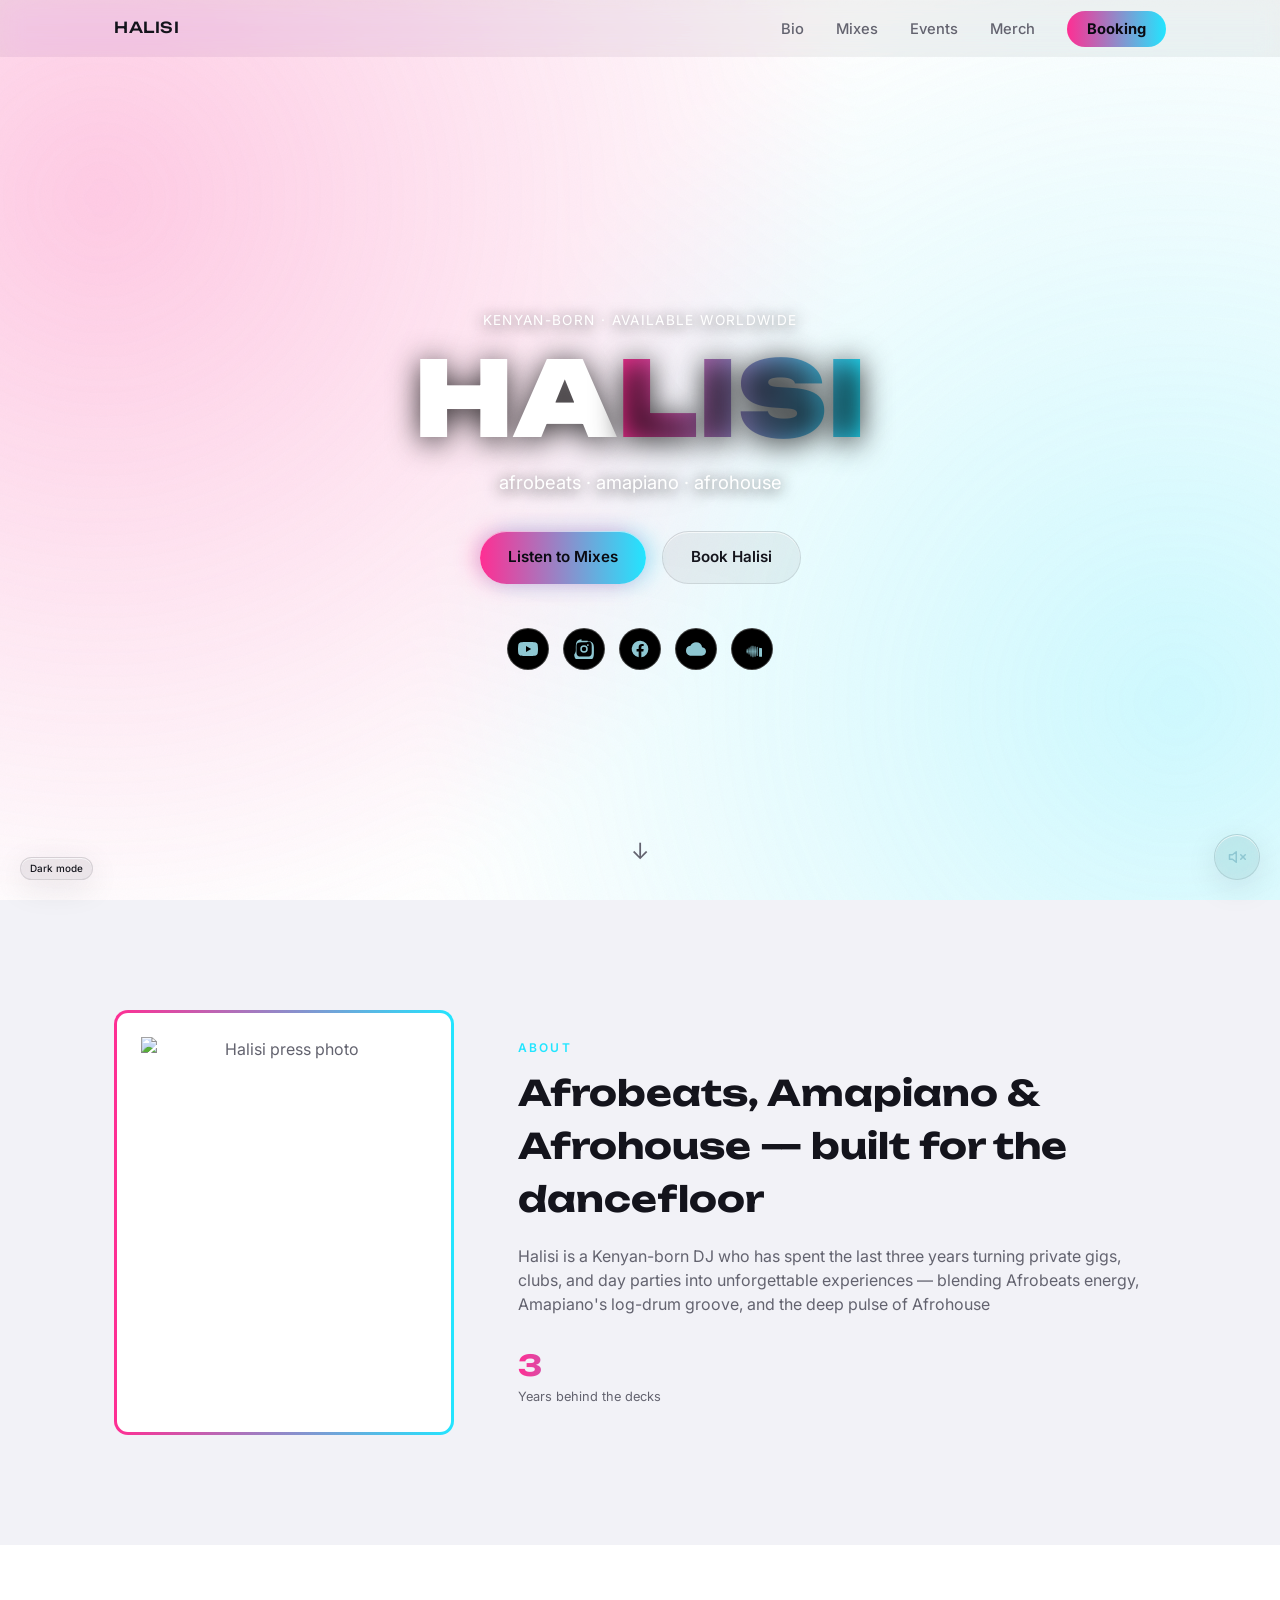
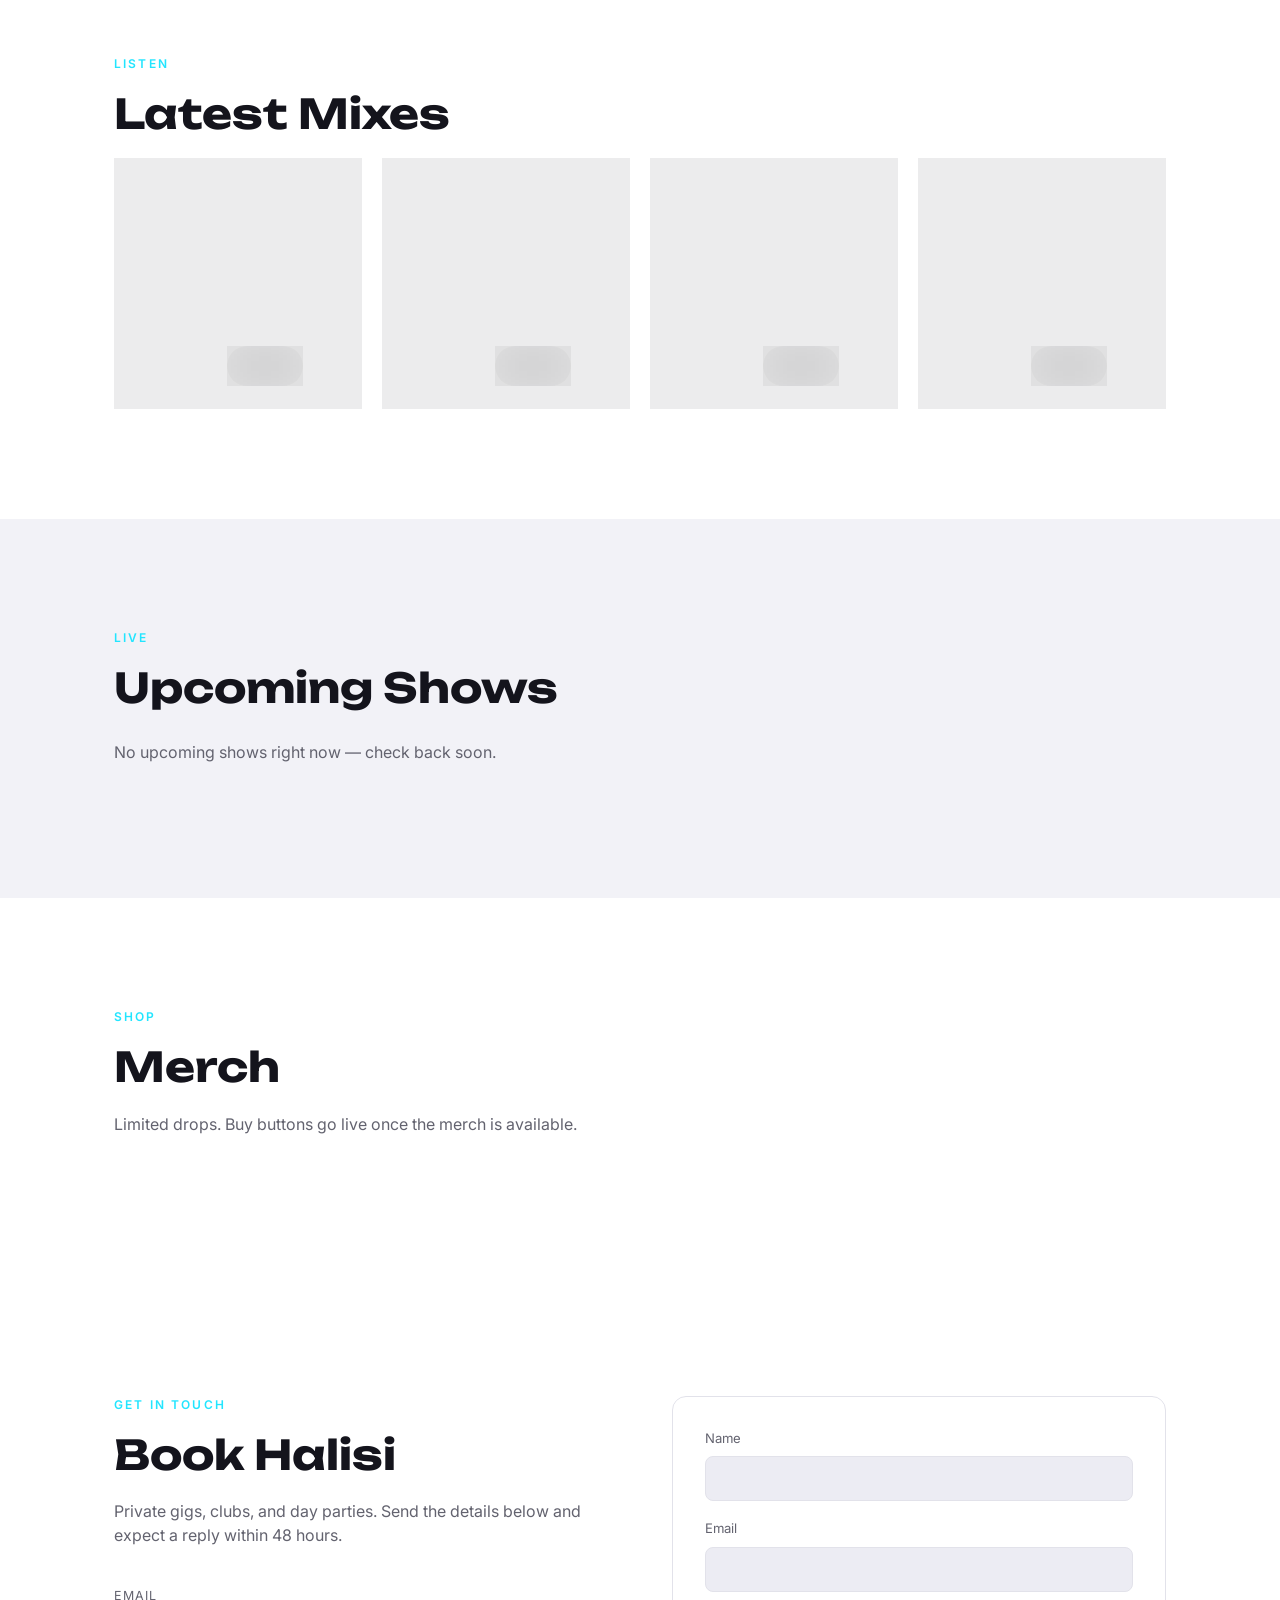
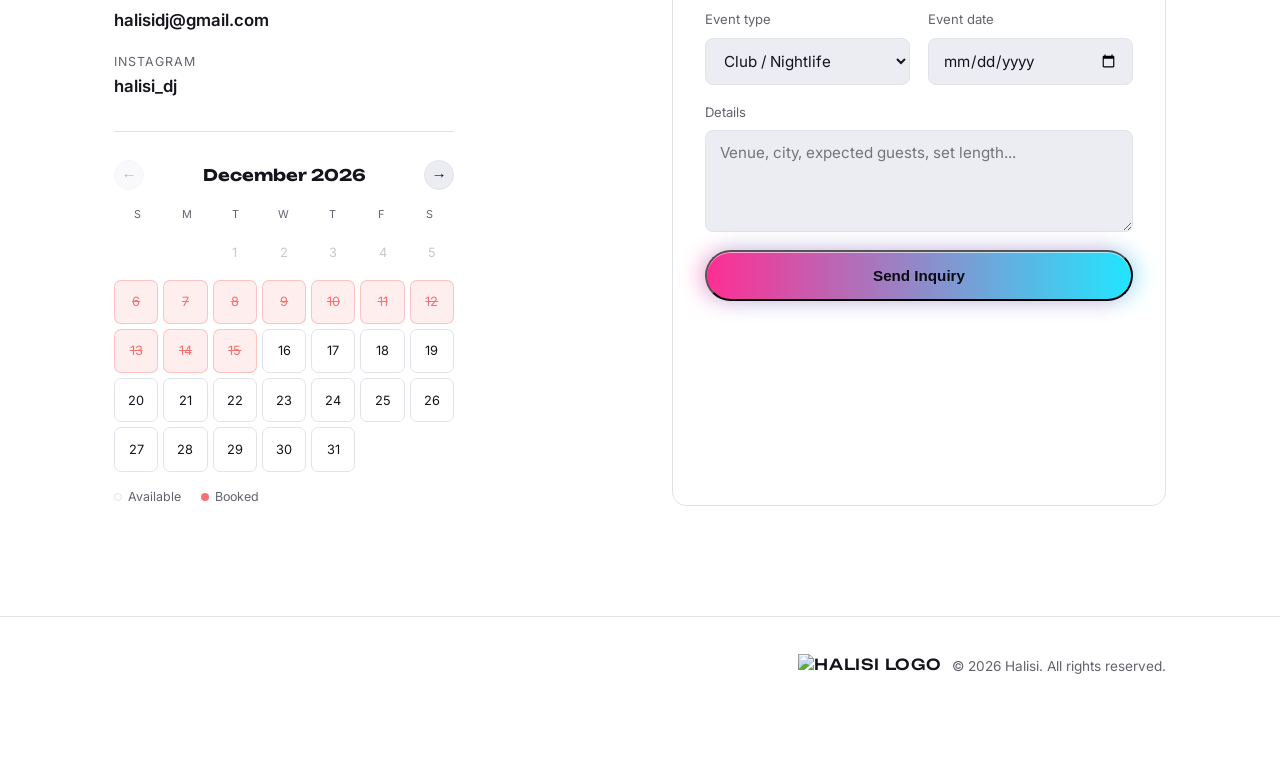
==== index.html @ 74743508 "Fix header/hero text overlap; make glass intensity admin-adjustable The header was fully transparent" ====
<!DOCTYPE html>
<html lang="en">
<head>
<meta charset="UTF-8">
<meta name="viewport" content="width=device-width, initial-scale=1.0, viewport-fit=cover">
<!-- Tints the browser's own toolbars (Safari's address bar) to match the page. -->
<meta name="theme-color" content="#0a0a12">
<title>Halisi — Afrobeats / Amapiano / Afrohouse DJ</title>
<meta name="description" content="Halisi — Kenyan-born DJ specializing in Afrobeats, Amapiano &amp; Afrohouse. Mixes, upcoming shows, and booking.">
<meta name="google-site-verification" content="QVg8OL0Ghd_WDQctwnEKEu5OY6gylhRXeKv817-pmc8" />
<!-- Link-preview crawlers (iMessage, etc.) read raw HTML — they don't run
     script.js, so without these tags they'd fall back to scraping the page's
     first <img>. These point at the current press photo; if that photo
     changes via the admin panel, update this URL too, same as the <img>
     default below — the admin panel only rewrites content.json, not this file. -->
<meta property="og:type" content="website">
<meta property="og:title" content="Halisi — Afrobeats / Amapiano / Afrohouse DJ">
<meta property="og:description" content="Halisi — Kenyan-born DJ specializing in Afrobeats, Amapiano & Afrohouse. Mixes, upcoming shows, and booking.">
<meta property="og:image" content="https://samnate17.github.io/halisi-website/uploads/1787855891666-smoot-standard-full-size-pic.jpeg">
<meta property="og:url" content="https://halisidj.com/">
<meta name="twitter:card" content="summary_large_image">
<meta name="twitter:image" content="https://samnate17.github.io/halisi-website/uploads/1787855891666-smoot-standard-full-size-pic.jpeg">
<link rel="canonical" href="https://halisidj.com/">
<!-- Structured data: tells Google this page IS the Halisi DJ entity (not just
     a page mentioning her), which is what drives ranking #1 for an exact
     brand-name search like "halisidj" — same reasoning as the og:image
     comment above, this is a static snapshot the admin panel doesn't sync. -->
<script type="application/ld+json">
{
  "@context": "https://schema.org",
  "@type": "MusicGroup",
  "name": "Halisi",
  "url": "https://halisidj.com/",
  "image": "https://samnate17.github.io/halisi-website/uploads/1787855891666-smoot-standard-full-size-pic.jpeg",
  "description": "Halisi is a Kenyan-born DJ who has spent the last three years turning private gigs, clubs, and day parties into unforgettable experiences — blending Afrobeats energy, Amapiano's log-drum groove, and the deep pulse of Afrohouse",
  "genre": ["Afrobeats", "Amapiano", "Afrohouse"],
  "sameAs": [
    "https://youtube.com/@halisidj-i2h",
    "https://www.instagram.com/halisi_dj",
    "https://www.facebook.com/share/18GrVSU91D/",
    "https://www.mixcloud.com/HalisiDJ/",
    "https://on.soundcloud.com/Hn0kiqBwvYzvvmn266"
  ]
}
</script>
<link rel="icon" href="data:image/svg+xml,<svg xmlns=%22http://www.w3.org/2000/svg%22 viewBox=%220 0 100 100%22><text y=%22.9em%22 font-size=%2290%22>🎧</text></svg>">
<link rel="preconnect" href="https://fonts.googleapis.com">
<link rel="preconnect" href="https://fonts.gstatic.com" crossorigin>
<link href="https://fonts.googleapis.com/css2?family=Space+Grotesk:wght@400;500;700&family=Playfair+Display:wght@400;600;700&family=Archivo+Black&family=DM+Serif+Display&family=Bebas+Neue&family=Syne:wght@500;700&family=Unbounded:wght@400;600;800;900&family=Bungee&family=Monoton&family=Anton&family=Righteous&family=Permanent+Marker&family=Pacifico&family=Fredoka:wght@400;600;700&family=Luckiest+Guy&family=Bangers&family=Chewy&family=Baloo+2:wght@400;600;800&family=Caveat:wght@400;600;700&family=Poppins:wght@400;600;700;800&family=Comfortaa:wght@400;600;700&family=Passion+One:wght@400;700;900&family=Inter:wght@400;500;600&family=Work+Sans:wght@400;500;600&family=IBM+Plex+Sans:wght@400;500;600&family=Manrope:wght@400;500;600;700&family=Source+Sans+3:wght@400;500;600&display=swap" rel="stylesheet">
<link rel="stylesheet" href="styles.css?v=11">
<script>
(function () {
  try {
    var saved = localStorage.getItem('halisi-theme');
    var theme = saved || (window.matchMedia('(prefers-color-scheme: light)').matches ? 'light' : 'dark');
    document.documentElement.setAttribute('data-theme', theme);
    var tc = document.querySelector('meta[name="theme-color"]');
    if (tc) tc.setAttribute('content', theme === 'light' ? '#ffffff' : '#0a0a12');
  } catch (e) {}
})();
</script>
</head>
<body>

<div class="site-bg" id="siteBg" aria-hidden="true">
  <div class="site-bg-media" id="siteBgMedia"></div>
  <div class="site-bg-overlay" id="siteBgOverlay"></div>
</div>

<div class="noise-overlay"></div>

<header class="site-header" id="top">
  <nav class="nav container">
    <a class="logo" href="#top">Halisi</a>
    <button class="nav-toggle" id="navToggle" aria-label="Toggle menu" aria-expanded="false">
      <span></span><span></span><span></span>
    </button>
    <ul class="nav-links" id="navLinks">
      <li><a href="#bio">Bio</a></li>
      <li><a href="#mixes">Mixes</a></li>
      <li><a href="#events">Events</a></li>
      <li><a href="#merch">Merch</a></li>
      <li><a href="#booking" class="nav-cta">Booking</a></li>
    </ul>
  </nav>
</header>

<main>

  <section class="hero" id="home">
    <div class="hero-media">
      <!-- Real video + poster baked in as defaults, same reasoning as the
           press photo above: script.js only swaps these in after
           content.json loads, so a generic default would otherwise flash
           (or show up in a link preview) before that happens. -->
      <video class="hero-video" id="heroVideo" autoplay muted loop playsinline poster="https://samnate17.github.io/halisi-website/uploads/1787843745294-halisi-dj-logo.jpeg">
        <source id="heroVideoSource" src="https://samnate17.github.io/halisi-website/uploads/1787846426008-dj-animation-no-words-.mp4" type="video/mp4">
      </video>
    </div>
    <div class="hero-glow"></div>
    <div class="container hero-inner">
      <p class="eyebrow">Kenyan-born · Available Worldwide</p>
      <h1 class="hero-title">HA<span class="grad-text">LISI</span></h1>
      <p class="hero-tagline" id="heroTagline">afrobeats · amapiano · afrohouse</p>
      <div class="hero-actions">
        <a href="#mixes" class="btn btn-primary">Listen to Mixes</a>
        <a href="#booking" class="btn btn-outline">Book Halisi</a>
      </div>
      <div class="hero-socials" aria-label="Social links">
        <a href="#" aria-label="YouTube" class="icon-link" data-social="youtube">
          <svg viewBox="0 0 24 24" width="20" height="20"><path fill="currentColor" d="M23.5 6.2a3 3 0 0 0-2.1-2.1C19.5 3.5 12 3.5 12 3.5s-7.5 0-9.4.6A3 3 0 0 0 .5 6.2 31 31 0 0 0 0 12a31 31 0 0 0 .5 5.8 3 3 0 0 0 2.1 2.1c1.9.6 9.4.6 9.4.6s7.5 0 9.4-.6a3 3 0 0 0 2.1-2.1A31 31 0 0 0 24 12a31 31 0 0 0-.5-5.8zM9.6 15.6V8.4L15.8 12l-6.2 3.6z"/></svg>
        </a>
        <a href="#" aria-label="Instagram" class="icon-link" data-social="instagram">
          <svg viewBox="0 0 24 24" width="20" height="20"><path fill="currentColor" d="M12 2.2c3.2 0 3.6 0 4.9.07 1.2.06 2.2.28 2.9.6.8.3 1.4.7 2 1.4.6.6 1 1.2 1.4 2 .3.7.5 1.7.6 2.9.1 1.3.1 1.7.1 4.9s0 3.6-.1 4.9c-.1 1.2-.3 2.2-.6 2.9-.3.8-.8 1.4-1.4 2-.6.6-1.2 1-2 1.4-.7.3-1.7.5-2.9.6-1.3.1-1.7.1-4.9.1s-3.6 0-4.9-.1c-1.2-.1-2.2-.3-2.9-.6-.8-.3-1.4-.8-2-1.4-.6-.6-1-1.2-1.4-2-.3-.7-.5-1.7-.6-2.9C2.2 15.6 2.2 15.2 2.2 12s0-3.6.1-4.9c.1-1.2.3-2.2.6-2.9.3-.8.8-1.4 1.4-2 .6-.6 1.2-1 2-1.4.7-.3 1.7-.5 2.9-.6C8.4 2.2 8.8 2.2 12 2.2zm0 1.8c-3.1 0-3.5 0-4.7.07-1 .05-1.6.22-2 .37-.5.2-.85.4-1.22.78-.38.37-.6.72-.78 1.22-.15.4-.32 1-.37 2C3.02 8.5 3 8.9 3 12s0 3.5.07 4.7c.05 1 .22 1.6.37 2 .18.5.4.85.78 1.22.37.38.72.6 1.22.78.4.15 1 .32 2 .37 1.2.07 1.6.07 4.7.07s3.5 0 4.7-.07c1-.05 1.6-.22 2-.37.5-.18.85-.4 1.22-.78.38-.37.6-.72.78-1.22.15-.4.32-1 .37-2 .07-1.2.07-1.6.07-4.7s0-3.5-.07-4.7c-.05-1-.22-1.6-.37-2-.18-.5-.4-.85-.78-1.22a3.3 3.3 0 0 0-1.22-.78c-.4-.15-1-.32-2-.37C15.5 4 15.1 4 12 4zm0 3.5a4.5 4.5 0 1 1 0 9 4.5 4.5 0 0 1 0-9zm0 1.8a2.7 2.7 0 1 0 0 5.4 2.7 2.7 0 0 0 0-5.4zm5.7-2a1.05 1.05 0 1 1-2.1 0 1.05 1.05 0 0 1 2.1 0z"/></svg>
        </a>
        <a href="#" aria-label="Facebook" class="icon-link" data-social="facebook">
          <svg viewBox="0 0 24 24" width="20" height="20"><path fill="currentColor" d="M22 12a10 10 0 1 0-11.6 9.9v-7H7.9V12h2.5V9.8c0-2.5 1.5-3.9 3.8-3.9 1.1 0 2.2.2 2.2.2v2.4h-1.2c-1.2 0-1.6.8-1.6 1.6V12h2.8l-.4 2.9h-2.4v7A10 10 0 0 0 22 12z"/></svg>
        </a>
        <a href="#" aria-label="Mixcloud" class="icon-link" data-social="mixcloud">
          <svg viewBox="0 0 24 24" width="20" height="20"><path fill="currentColor" d="M19.35 10.04A7.49 7.49 0 0 0 12 4C9.11 4 6.6 5.64 5.35 8.04A5.994 5.994 0 0 0 0 14c0 3.31 2.69 6 6 6h13c2.76 0 5-2.24 5-5 0-2.64-2.05-4.78-4.65-4.96z"/></svg>
        </a>
        <a href="#" aria-label="SoundCloud" class="icon-link" data-social="soundcloud">
          <svg viewBox="0 0 24 24" width="20" height="20"><path fill="currentColor" d="M8.5 10.2c-.2 0-.35.15-.38.35L7.7 15l.4 3.4c.03.2.18.35.38.35s.35-.15.37-.35l.5-3.4-.5-4.45c-.02-.2-.17-.35-.37-.35zm-2.3 1.4c-.2 0-.35.15-.38.35L5.4 15l.4 2c.03.2.18.35.38.35s.35-.15.37-.35l.5-2-.5-3.05c-.02-.2-.17-.35-.37-.35zm4.6-2.6c-.22 0-.4.17-.42.4L9.9 15l.48 5.6c.02.23.2.4.42.4s.4-.17.42-.4L11.7 15l-.5-6.6c-.02-.23-.2-.4-.42-.4zm2.35-.9c-.24 0-.44.19-.46.43L12.2 15l.5 6.5c.02.24.22.43.46.43s.44-.19.46-.43l.56-6.5-.56-6.47c-.02-.24-.22-.43-.46-.43zm2.5.6c-.26 0-.47.2-.49.46L14.7 15l.46 5.9c.02.26.23.46.49.46s.47-.2.49-.46l.52-5.9-.52-5.84c-.02-.26-.23-.46-.49-.46zm2.6.75c-.28 0-.5.22-.5.5l-.4 4.6.4 5.4c0 .28.22.5.5.5s.5-.22.5-.5V9.9c-.03-.28-.24-.5-.5-.5zm2.75.85c-.02 0-.02 0-.03 0h-.02c-.28.02-.5.25-.5.53v9.9c0 .28.23.5.5.5h5.2c1.7 0 3.05-1.37 3.05-3.06 0-1.5-1.08-2.74-2.5-3-.13-2.4-2.1-4.3-4.53-4.3-.42 0-.83.06-1.17.17v.01c0-.42-.34-.76-.76-.76h-.06z"/></svg>
        </a>
      </div>
    </div>
    <a href="#bio" class="scroll-cue" aria-label="Scroll down">↓</a>
  </section>

  <section class="bio reveal" id="bio">
    <div class="container bio-grid">
      <div class="bio-photo">
        <div class="photo-frame">
          <div class="photo-placeholder">
            <img id="pressPhoto" src="https://samnate17.github.io/halisi-website/uploads/1787855891666-smoot-standard-full-size-pic.jpeg" alt="Halisi press photo" loading="lazy">
          </div>
        </div>
      </div>
      <div class="bio-copy">
        <p class="section-label">About</p>
        <h2>Afrobeats, Amapiano &amp; Afrohouse — built for the dancefloor</h2>
        <p id="bioText">Halisi is a Kenyan-born DJ who has spent the last three years turning private gigs, clubs, and day parties into unforgettable experiences — blending Afrobeats energy, Amapiano's log-drum groove, and the deep pulse of Afrohouse into sets read live for the room in front of them.</p>
        <ul class="bio-stats">
          <li><strong id="yearsActive">3</strong><span>Years behind the decks</span></li>
        </ul>
      </div>
    </div>
  </section>

  <section class="mixes reveal" id="mixes">
    <div class="container">
      <p class="section-label">Listen</p>
      <h2 class="section-title">Latest Mixes</h2>

      <div class="mix-grid" id="mixesGrid"></div>
    </div>
  </section>

  <section class="events reveal" id="events">
    <div class="container">
      <p class="section-label">Live</p>
      <h2 class="section-title">Upcoming Shows</h2>

      <div class="event-list" id="eventsList"></div>
    </div>
  </section>

  <section class="merch reveal" id="merch">
    <div class="container">
      <p class="section-label">Shop</p>
      <h2 class="section-title">Merch</h2>
      <p class="section-sub">Limited drops. Buy buttons go live once the merch is available.</p>

      <div class="merch-grid" id="merchGrid"></div>
    </div>
  </section>

  <section class="booking reveal" id="booking">
    <div class="container booking-grid">
      <div class="booking-copy">
        <p class="section-label">Get in touch</p>
        <h2 class="section-title">Book Halisi</h2>
        <p class="section-sub" id="bookingBlurb">Private gigs, clubs, and day parties. Send the details below and expect a reply within 48 hours.</p>
        <div class="contact-line">
          <span>Email</span>
          <a href="mailto:booking@halisi.example" id="bookingEmail">booking@halisi.example</a>
        </div>
        <div class="contact-line">
          <span>Instagram</span>
          <a href="#" id="bookingInstagram">@halisi</a>
        </div>
        <div class="availability" id="availabilityCalendar"></div>
      </div>

      <form class="booking-form" id="bookingForm" novalidate>
        <div class="form-row">
          <label for="name">Name</label>
          <input type="text" id="name" name="name" required>
        </div>
        <div class="form-row">
          <label for="email">Email</label>
          <input type="email" id="email" name="email" required>
        </div>
        <div class="form-row form-row-split">
          <div>
            <label for="eventType">Event type</label>
            <select id="eventType" name="eventType">
              <option>Club / Nightlife</option>
              <option>Day Party</option>
              <option>Private Party</option>
              <option>Wedding</option>
              <option>Corporate</option>
            </select>
          </div>
          <div>
            <label for="eventDate">Event date</label>
            <input type="date" id="eventDate" name="eventDate">
          </div>
        </div>
        <div class="form-row">
          <label for="message">Details</label>
          <textarea id="message" name="message" rows="4" placeholder="Venue, city, expected guests, set length..." required></textarea>
        </div>
        <button type="submit" class="btn btn-primary btn-full">Send Inquiry</button>
        <p class="form-status" id="formStatus" role="status"></p>
      </form>
    </div>
  </section>

</main>

<footer class="site-footer">
  <div class="container footer-inner">
    <div class="hero-socials">
      <a href="#" aria-label="YouTube" class="icon-link" data-social="youtube">
        <svg viewBox="0 0 24 24" width="18" height="18"><path fill="currentColor" d="M23.5 6.2a3 3 0 0 0-2.1-2.1C19.5 3.5 12 3.5 12 3.5s-7.5 0-9.4.6A3 3 0 0 0 .5 6.2 31 31 0 0 0 0 12a31 31 0 0 0 .5 5.8 3 3 0 0 0 2.1 2.1c1.9.6 9.4.6 9.4.6s7.5 0 9.4-.6a3 3 0 0 0 2.1-2.1A31 31 0 0 0 24 12a31 31 0 0 0-.5-5.8zM9.6 15.6V8.4L15.8 12l-6.2 3.6z"/></svg>
      </a>
      <a href="#" aria-label="Instagram" class="icon-link" data-social="instagram">
        <svg viewBox="0 0 24 24" width="18" height="18"><path fill="currentColor" d="M12 2.2c3.2 0 3.6 0 4.9.07 1.2.06 2.2.28 2.9.6.8.3 1.4.7 2 1.4.6.6 1 1.2 1.4 2 .3.7.5 1.7.6 2.9.1 1.3.1 1.7.1 4.9s0 3.6-.1 4.9c-.1 1.2-.3 2.2-.6 2.9-.3.8-.8 1.4-1.4 2-.6.6-1.2 1-2 1.4-.7.3-1.7.5-2.9.6-1.3.1-1.7.1-4.9.1s-3.6 0-4.9-.1c-1.2-.1-2.2-.3-2.9-.6-.8-.3-1.4-.8-2-1.4-.6-.6-1-1.2-1.4-2-.3-.7-.5-1.7-.6-2.9C2.2 15.6 2.2 15.2 2.2 12s0-3.6.1-4.9c.1-1.2.3-2.2.6-2.9.3-.8.8-1.4 1.4-2 .6-.6 1.2-1 2-1.4.7-.3 1.7-.5 2.9-.6C8.4 2.2 8.8 2.2 12 2.2zm0 1.8c-3.1 0-3.5 0-4.7.07-1 .05-1.6.22-2 .37-.5.2-.85.4-1.22.78-.38.37-.6.72-.78 1.22-.15.4-.32 1-.37 2C3.02 8.5 3 8.9 3 12s0 3.5.07 4.7c.05 1 .22 1.6.37 2 .18.5.4.85.78 1.22.37.38.72.6 1.22.78.4.15 1 .32 2 .37 1.2.07 1.6.07 4.7.07s3.5 0 4.7-.07c1-.05 1.6-.22 2-.37.5-.18.85-.4 1.22-.78.38-.37.6-.72.78-1.22.15-.4.32-1 .37-2 .07-1.2.07-1.6.07-4.7s0-3.5-.07-4.7c-.05-1-.22-1.6-.37-2-.18-.5-.4-.85-.78-1.22a3.3 3.3 0 0 0-1.22-.78c-.4-.15-1-.32-2-.37C15.5 4 15.1 4 12 4zm0 3.5a4.5 4.5 0 1 1 0 9 4.5 4.5 0 0 1 0-9zm0 1.8a2.7 2.7 0 1 0 0 5.4 2.7 2.7 0 0 0 0-5.4zm5.7-2a1.05 1.05 0 1 1-2.1 0 1.05 1.05 0 0 1 2.1 0z"/></svg>
      </a>
      <a href="#" aria-label="Facebook" class="icon-link" data-social="facebook">
        <svg viewBox="0 0 24 24" width="18" height="18"><path fill="currentColor" d="M22 12a10 10 0 1 0-11.6 9.9v-7H7.9V12h2.5V9.8c0-2.5 1.5-3.9 3.8-3.9 1.1 0 2.2.2 2.2.2v2.4h-1.2c-1.2 0-1.6.8-1.6 1.6V12h2.8l-.4 2.9h-2.4v7A10 10 0 0 0 22 12z"/></svg>
      </a>
      <a href="#" aria-label="Mixcloud" class="icon-link" data-social="mixcloud">
        <svg viewBox="0 0 24 24" width="18" height="18"><path fill="currentColor" d="M19.35 10.04A7.49 7.49 0 0 0 12 4C9.11 4 6.6 5.64 5.35 8.04A5.994 5.994 0 0 0 0 14c0 3.31 2.69 6 6 6h13c2.76 0 5-2.24 5-5 0-2.64-2.05-4.78-4.65-4.96z"/></svg>
      </a>
      <a href="#" aria-label="SoundCloud" class="icon-link" data-social="soundcloud">
        <svg viewBox="0 0 24 24" width="18" height="18"><path fill="currentColor" d="M8.5 10.2c-.2 0-.35.15-.38.35L7.7 15l.4 3.4c.03.2.18.35.38.35s.35-.15.37-.35l.5-3.4-.5-4.45c-.02-.2-.17-.35-.37-.35zm-2.3 1.4c-.2 0-.35.15-.38.35L5.4 15l.4 2c.03.2.18.35.38.35s.35-.15.37-.35l.5-2-.5-3.05c-.02-.2-.17-.35-.37-.35zm4.6-2.6c-.22 0-.4.17-.42.4L9.9 15l.48 5.6c.02.23.2.4.42.4s.4-.17.42-.4L11.7 15l-.5-6.6c-.02-.23-.2-.4-.42-.4zm2.35-.9c-.24 0-.44.19-.46.43L12.2 15l.5 6.5c.02.24.22.43.46.43s.44-.19.46-.43l.56-6.5-.56-6.47c-.02-.24-.22-.43-.46-.43zm2.5.6c-.26 0-.47.2-.49.46L14.7 15l.46 5.9c.02.26.23.46.49.46s.47-.2.49-.46l.52-5.9-.52-5.84c-.02-.26-.23-.46-.49-.46zm2.6.75c-.28 0-.5.22-.5.5l-.4 4.6.4 5.4c0 .28.22.5.5.5s.5-.22.5-.5V9.9c-.03-.28-.24-.5-.5-.5zm2.75.85c-.02 0-.02 0-.03 0h-.02c-.28.02-.5.25-.5.53v9.9c0 .28.23.5.5.5h5.2c1.7 0 3.05-1.37 3.05-3.06 0-1.5-1.08-2.74-2.5-3-.13-2.4-2.1-4.3-4.53-4.3-.42 0-.83.06-1.17.17v.01c0-.42-.34-.76-.76-.76h-.06z"/></svg>
      </a>
    </div>
    <div class="footer-brand">
      <a class="logo footer-logo" href="#top">
        <img class="logo-img" alt="Halisi logo">
        <span class="logo-text">HA<span>LISI</span></span>
      </a>
      <p>&copy; <span id="year"></span> Halisi. All rights reserved.</p>
    </div>
  </div>
</footer>

<button type="button" class="theme-toggle" id="themeToggle" aria-label="Toggle color theme">Light mode</button>

<audio id="homepageAudio" loop preload="none"></audio>
<button type="button" class="audio-toggle" id="audioToggle" aria-label="Play background music" hidden>
  <svg class="icon-sound-on" viewBox="0 0 24 24" fill="none" stroke="currentColor" stroke-width="2" stroke-linecap="round" stroke-linejoin="round"><polygon points="11 5 6 9 2 9 2 15 6 15 11 19 11 5"></polygon><path d="M15.54 8.46a5 5 0 0 1 0 7.07"></path><path d="M19.07 4.93a10 10 0 0 1 0 14.14"></path></svg>
  <svg class="icon-sound-off" viewBox="0 0 24 24" fill="none" stroke="currentColor" stroke-width="2" stroke-linecap="round" stroke-linejoin="round"><polygon points="11 5 6 9 2 9 2 15 6 15 11 19 11 5"></polygon><line x1="23" y1="9" x2="17" y2="15"></line><line x1="17" y1="9" x2="23" y2="15"></line></svg>
</button>

<script src="script.js?v=9"></script>

<!-- MailerLite Universal -->
<script>
    (function(w,d,e,u,f,l,n){w[f]=w[f]||function(){(w[f].q=w[f].q||[])
    .push(arguments);},l=d.createElement(e),l.async=1,l.src=u,
    n=d.getElementsByTagName(e)[0],n.parentNode.insertBefore(l,n);})
    (window,document,'script','https://assets.mailerlite.com/js/universal.js','ml');
    ml('account', '2610002');
</script>
<!-- End MailerLite Universal -->
</body>
</html>
---- styles.css ----
:root {
  --bg: #0a0a12;
  --bg-rgb: 10, 10, 18;
  --bg-alt: #0f0f1a;
  --surface: #15151f;
  --surface-2: #1c1c29;
  --border: #2a2a3a;
  --text: #f2f1f7;
  --text-dim: #a3a1b3;
  --accent: #ff2e93;
  --accent-2: #22e5ff;
  --grad: linear-gradient(90deg, var(--accent), var(--accent-2));
  --shadow-glow: 0 0 40px rgba(255, 46, 147, 0.35);
  --radius: 14px;
  --max-w: 1100px;
  --header-bg: rgba(10, 10, 18, 0.65);
  --header-border: rgba(255, 255, 255, 0.06);
  --header-border-strong: rgba(255, 255, 255, 0.12);
  --font-heading: 'Space Grotesk', sans-serif;
  --font-body: 'Inter', system-ui, -apple-system, sans-serif;

  /* "Liquid Glass" material — a blurred, translucent surface with a bright
     top edge standing in for a specular highlight (light catching the top
     of curved glass) and a soft outer shadow for lift. Used on the header,
     floating controls, buttons and cards. Dark-mode glass is a light tint
     over a dark backdrop; light mode below inverts that (a light tint is
     invisible on a white backdrop, so it switches to a dark one).

     Every visible property is a calc() off the single --glass-intensity
     knob (0-1, admin-editable — see media.glassIntensity in script.js,
     applied the same way as --icon-contrast) so the admin's slider moves
     blur, tint and highlight together instead of needing one control per
     property. The literal numbers here are chosen so intensity 0.6 (the
     default) reproduces the values this look shipped with originally. */
  --glass-intensity: 0.6;
  --glass-tint-rgb: 255, 255, 255;
  --glass-bg: rgba(var(--glass-tint-rgb), calc(0.02 + 0.10 * var(--glass-intensity)));
  --glass-bg-strong: rgba(var(--glass-tint-rgb), calc(0.05 + 0.15 * var(--glass-intensity)));
  --glass-border: rgba(var(--glass-tint-rgb), calc(0.06 + 0.14 * var(--glass-intensity)));
  --glass-highlight: rgba(255, 255, 255, calc(0.25 + 0.35 * var(--glass-intensity)));
  --glass-shadow: 0 8px 32px rgba(0, 0, 0, calc(0.15 + 0.2 * var(--glass-intensity)));
  --glass-blur: calc(6px + 26px * var(--glass-intensity));
}

:root[data-theme="light"] {
  --bg: #ffffff;
  --bg-rgb: 255, 255, 255;
  --bg-alt: #f2f2f7;
  --surface: #ffffff;
  --surface-2: #ececf3;
  --border: #e2e2ea;
  --text: #14141c;
  --text-dim: #63636f;
  --shadow-glow: 0 0 40px rgba(255, 46, 147, 0.2);
  --header-bg: rgba(255, 255, 255, 0.72);
  --header-border: rgba(0, 0, 0, 0.08);
  --header-border-strong: rgba(0, 0, 0, 0.14);

  /* Light mode sits on a white backdrop, so a light-tinted glass would be
     invisible — tint dark instead, at low opacity, with a bright top edge
     still standing in for the specular highlight. Same --glass-intensity
     knob, re-scaled for how much subtler a dark tint reads on white. */
  --glass-tint-rgb: 20, 20, 30;
  --glass-bg: rgba(var(--glass-tint-rgb), calc(0.02 + 0.06 * var(--glass-intensity)));
  --glass-bg-strong: rgba(var(--glass-tint-rgb), calc(0.03 + 0.08 * var(--glass-intensity)));
  --glass-border: rgba(var(--glass-tint-rgb), calc(0.04 + 0.1 * var(--glass-intensity)));
  --glass-highlight: rgba(255, 255, 255, calc(0.45 + 0.35 * var(--glass-intensity)));
  --glass-shadow: 0 8px 32px rgba(20, 20, 30, calc(0.04 + 0.09 * var(--glass-intensity)));
}

* { box-sizing: border-box; }
html { scroll-behavior: smooth; }

body {
  margin: 0;
  background: var(--bg);
  color: var(--text);
  font-family: var(--font-body);
  line-height: 1.5;
  -webkit-font-smoothing: antialiased;
  transition: background-color 0.25s ease, color 0.25s ease;
}

/* Optional site-wide background media, set from the admin panel.
   When active, body's own background is made transparent so this shows
   through (see body.has-site-bg below). It sits at z-index:0 rather than a
   negative value — a negative z-index here would paint behind the browser's
   own canvas fill (the propagated body background), hiding it entirely.
   Real content is kept above it via main/footer's own z-index:1 below
   (sections already carry z-index:1 individually; .hero, main and the
   footer need it added explicitly since they don't otherwise). */
.site-bg {
  position: fixed;
  inset: 0;
  z-index: 0;
  overflow: hidden;
  pointer-events: none;
  display: none;
}
.site-bg.is-active { display: block; }
.site-bg-media { position: absolute; inset: 0; }
.site-bg-media img, .site-bg-media video {
  width: 100%;
  height: 100%;
  object-fit: cover;
  display: block;
}
.site-bg-overlay {
  position: absolute;
  inset: 0;
  background: var(--bg);
}
body.has-site-bg { background: transparent; }
main, .site-footer { position: relative; z-index: 1; }

/* Homepage background-audio toggle */
.audio-toggle {
  position: fixed;
  right: 20px;
  bottom: calc(20px + env(safe-area-inset-bottom, 0px));
  z-index: 90;
  width: 46px;
  height: 46px;
  border-radius: 50%;
  border: 1px solid var(--glass-border);
  background: var(--glass-bg-strong);
  backdrop-filter: blur(var(--glass-blur)) saturate(180%);
  -webkit-backdrop-filter: blur(var(--glass-blur)) saturate(180%);
  color: var(--icon-color, var(--text));
  display: flex;
  align-items: center;
  justify-content: center;
  cursor: pointer;
  box-shadow: inset 0 1px 0 var(--glass-highlight), var(--glass-shadow);
  transition: border-color 0.2s ease, box-shadow 0.2s ease, transform 0.2s ease;
}
.audio-toggle:hover { border-color: var(--accent); box-shadow: var(--shadow-glow); transform: scale(1.05); }
.audio-toggle svg { width: 18px; height: 18px; }
.audio-toggle .icon-sound-off { display: block; }
.audio-toggle .icon-sound-on { display: none; }
.audio-toggle.is-playing { border-color: var(--accent-2); }
.audio-toggle.is-playing .icon-sound-off { display: none; }
.audio-toggle.is-playing .icon-sound-on { display: block; color: var(--accent-2); }

/* Light/dark mode toggle — floats bottom-left, mirroring the audio toggle
   on the bottom-right, so it's reachable on every screen size without
   opening the mobile nav menu. */
.theme-toggle {
  position: fixed;
  left: 20px;
  bottom: calc(20px + env(safe-area-inset-bottom, 0px));
  z-index: 90;
  height: 23px;
  padding: 0 9px;
  border-radius: 12px;
  border: 1px solid var(--glass-border);
  background: var(--glass-bg-strong);
  backdrop-filter: blur(var(--glass-blur)) saturate(180%);
  -webkit-backdrop-filter: blur(var(--glass-blur)) saturate(180%);
  color: var(--text);
  cursor: pointer;
  font: inherit;
  font-size: 0.62rem;
  font-weight: 500;
  box-shadow: inset 0 1px 0 var(--glass-highlight), var(--glass-shadow);
  transition: border-color 0.2s ease, box-shadow 0.2s ease, transform 0.2s ease;
}
.theme-toggle:hover { border-color: var(--accent); box-shadow: var(--shadow-glow); transform: scale(1.05); }

@media (prefers-reduced-motion: no-preference) {
  .reveal {
    opacity: 0;
    transform: translateY(24px);
    transition: opacity 0.6s ease, transform 0.6s ease;
  }
  .reveal.in-view {
    opacity: 1;
    transform: translateY(0);
  }
}

h1, h2, h3, .logo {
  font-family: var(--font-heading);
  margin: 0;
}

p { margin: 0 0 1em; color: var(--text-dim); }
a { color: inherit; text-decoration: none; }
img { max-width: 100%; display: block; }

.container {
  max-width: var(--max-w);
  margin: 0 auto;
  padding: 0 max(24px, env(safe-area-inset-left, 0px)) 0 max(24px, env(safe-area-inset-right, 0px));
}

.noise-overlay {
  position: fixed;
  inset: 0;
  pointer-events: none;
  z-index: 0;
  opacity: 0.035;
  background-image: url("data:image/svg+xml,%3Csvg xmlns='http://www.w3.org/2000/svg' width='120' height='120'%3E%3Cfilter id='n'%3E%3CfeTurbulence type='fractalNoise' baseFrequency='0.9' numOctaves='2' stitchTiles='stitch'/%3E%3C/filter%3E%3Crect width='100%25' height='100%25' filter='url(%23n)'/%3E%3C/svg%3E");
}

.grad-text {
  background: var(--grad);
  -webkit-background-clip: text;
  background-clip: text;
  color: transparent;
}

.section-label {
  text-transform: uppercase;
  letter-spacing: 0.18em;
  font-size: 0.75rem;
  font-weight: 600;
  color: var(--accent-2);
  margin-bottom: 10px;
}

.section-title {
  font-size: clamp(1.8rem, 3.2vw, 2.6rem);
  margin-bottom: 14px;
}

.section-sub {
  max-width: 560px;
  margin-bottom: 40px;
}

/* Buttons */
.btn {
  display: inline-flex;
  align-items: center;
  justify-content: center;
  padding: 14px 28px;
  border-radius: 999px;
  font-weight: 600;
  font-size: 0.95rem;
  cursor: pointer;
  transition: transform 0.15s ease, box-shadow 0.15s ease, background 0.15s ease, border-color 0.15s ease;
  white-space: nowrap;
}
.btn:hover { transform: translateY(-2px); }

.btn-primary {
  background: var(--grad);
  color: #0a0a12;
  /* Two colored shadows biased to each side of the gradient (pink on the
     left, cyan on the right), plus the same inset top highlight as the
     glass buttons so the vivid, opaque CTA still reads as part of the same
     material family rather than a flat-color outlier. */
  box-shadow: -6px 0 20px rgba(255, 46, 147, 0.35), 6px 0 20px rgba(34, 229, 255, 0.35), inset 0 1px 0 rgba(255, 255, 255, 0.6);
}
.btn-primary:hover {
  box-shadow: -8px 0 28px rgba(255, 46, 147, 0.45), 8px 0 28px rgba(34, 229, 255, 0.45), inset 0 1px 0 rgba(255, 255, 255, 0.6);
}

.btn-outline {
  border: 1px solid var(--glass-border);
  color: var(--text);
  background: var(--glass-bg);
  backdrop-filter: blur(var(--glass-blur)) saturate(180%);
  -webkit-backdrop-filter: blur(var(--glass-blur)) saturate(180%);
  box-shadow: inset 0 1px 0 var(--glass-highlight);
}
.btn-outline:hover { border-color: var(--accent-2); background: var(--glass-bg-strong); }

.btn-small {
  padding: 9px 18px;
  font-size: 0.82rem;
  border: 1px solid var(--glass-border);
  background: var(--glass-bg);
  backdrop-filter: blur(var(--glass-blur)) saturate(180%);
  -webkit-backdrop-filter: blur(var(--glass-blur)) saturate(180%);
  box-shadow: inset 0 1px 0 var(--glass-highlight);
}
.btn-small:hover { border-color: var(--accent); color: var(--accent); background: var(--glass-bg-strong); }

.btn-full { width: 100%; padding: 15px; }

/* Header */
.site-header {
  position: fixed;
  top: 0; left: 0; right: 0;
  z-index: 100;
  /* viewport-fit=cover lets the page paint under the status bar and home
     indicator, so pull the contents back inside the safe area. */
  padding-top: env(safe-area-inset-top, 0px);
  /* Kept lightly glassy even before .scrolled kicks in — fully transparent
     here let the hero's own giant title (vertically centered, so it slides
     directly under the header while scrolling through the hero) show
     straight through and collide with the header's own logo text. A half-
     strength version of the same glass keeps the logo legible the whole
     way, and still leaves room for .scrolled's stronger version to read as
     a real transition once the hero clears. */
  background: var(--glass-bg);
  backdrop-filter: blur(calc(var(--glass-blur) * 0.5)) saturate(160%);
  -webkit-backdrop-filter: blur(calc(var(--glass-blur) * 0.5)) saturate(160%);
  border-bottom: 1px solid transparent;
  transition: background 0.25s ease, border-color 0.25s ease, backdrop-filter 0.25s ease, box-shadow 0.25s ease;
}
.site-header.scrolled {
  background: var(--glass-bg-strong);
  backdrop-filter: blur(var(--glass-blur)) saturate(180%);
  -webkit-backdrop-filter: blur(var(--glass-blur)) saturate(180%);
  border-bottom-color: var(--glass-border);
  /* Bright inset line = light catching the top surface of the glass;
     the soft shadow below lifts the whole bar off the content scrolling
     underneath it. */
  box-shadow: inset 0 1px 0 var(--glass-highlight), 0 4px 24px rgba(0, 0, 0, 0.18);
}

.nav {
  display: flex;
  align-items: center;
  justify-content: space-between;
  padding-top: 16px;
  padding-bottom: 16px;
}

.logo {
  display: flex;
  align-items: center;
  font-size: 0.95rem;
  font-weight: 500;
  letter-spacing: 0.04em;
  text-transform: uppercase;
}
.logo-text span { color: var(--accent); }
.logo-img {
  height: 34px;
  width: auto;
  display: none;
}
.logo-img.visible { display: block; }
.logo-text.hidden { display: none; }

.nav-links {
  list-style: none;
  display: flex;
  align-items: center;
  gap: 32px;
  margin: 0;
  padding: 0;
}

.nav-links a {
  font-size: 0.92rem;
  font-weight: 500;
  color: var(--text-dim);
  transition: color 0.15s ease;
}
.nav-links a:hover { color: var(--text); }

.nav-cta {
  padding: 9px 20px;
  border-radius: 999px;
  background: var(--grad);
  color: #0a0a12 !important;
  font-weight: 700 !important;
}

.nav-toggle {
  display: none;
  flex-direction: column;
  gap: 5px;
  background: none;
  border: none;
  cursor: pointer;
  padding: 6px;
}
.nav-toggle span {
  width: 22px; height: 2px;
  background: var(--icon-color, var(--text));
  border-radius: 2px;
}

/* Hero */
.hero {
  position: relative;
  /* lvh is the screen with the browser's toolbars retracted - the tallest the
     viewport ever gets. Sizing to it means the hero always covers the screen
     whatever the toolbars are doing, so the next section can never slide into
     view while they animate. dvh would track the visible height exactly, but
     it resizes the hero mid-scroll and that is what caused the glimpse. The
     vh line stays as a fallback for browsers without lvh. */
  min-height: 100vh;
  /* Under viewport-fit=cover iOS does not reliably count the home-indicator
     inset in lvh, leaving a strip at the bottom where the next section shows
     through. Add that inset back so the hero always overshoots the screen
     rather than falling short of it. */
  min-height: var(--hero-height, calc(100lvh + env(safe-area-inset-bottom, 0px)));
  display: flex;
  align-items: center;
  justify-content: center;
  text-align: center;
  overflow: hidden;
  padding-top: 80px;
}

.hero-media {
  position: absolute;
  inset: 0;
  z-index: 0;
  overflow: hidden;
  /* Fallback background-image (set from JS, media.heroPosterUrl) shows
     through whenever the video isn't actively painting a frame — still
     loading, blocked, or failed to play — instead of leaving this blank. */
  background-size: cover;
  background-position: center;
}
.hero-video {
  width: 100%;
  height: 100%;
  object-fit: cover;
}

.hero-glow {
  position: absolute;
  inset: -20%;
  background:
    radial-gradient(circle at 20% 30%, rgba(255, 46, 147, 0.25), transparent 45%),
    radial-gradient(circle at 80% 70%, rgba(34, 229, 255, 0.22), transparent 45%);
  filter: blur(20px);
  z-index: 0;
  animation: drift 14s ease-in-out infinite alternate;
}

@keyframes drift {
  from { transform: translate(0, 0) scale(1); }
  to { transform: translate(3%, -3%) scale(1.05); }
}

.hero-inner {
  position: relative;
  z-index: 1;
}

@media (prefers-reduced-motion: no-preference) {
  .hero-inner > * {
    opacity: 0;
    animation: hero-fade-up 0.9s ease forwards;
  }
  .hero-inner .eyebrow { animation-delay: 0.05s; }
  .hero-inner .hero-title { animation-delay: 0.2s; }
  .hero-inner .hero-tagline { animation-delay: 0.4s; }
  .hero-inner .hero-actions { animation-delay: 0.55s; }
  .hero-inner .hero-socials { animation-delay: 0.7s; }
}
@keyframes hero-fade-up {
  from { opacity: 0; transform: translateY(20px); }
  to { opacity: 1; transform: translateY(0); }
}

.eyebrow {
  font-family: var(--hero-font, var(--font-body));
  color: var(--hero-text-color, var(--text-dim));
  font-size: 0.85rem;
  letter-spacing: 0.1em;
  text-transform: uppercase;
  margin-bottom: 18px;
  text-shadow: 0 2px 16px rgba(0, 0, 0, calc(var(--hero-contrast, 1) * 0.6));
}

.hero-title {
  font-family: var(--hero-font, var(--font-heading));
  font-size: clamp(3.2rem, 9vw, 6.5rem);
  line-height: 0.95;
  font-weight: 900;
  margin-bottom: 22px;
  color: var(--hero-text-color, var(--text));
  text-shadow: 0 4px 30px rgba(0, 0, 0, calc(var(--hero-contrast, 1) * 0.55));
}

.hero-tagline {
  font-family: var(--hero-font, var(--font-body));
  max-width: 520px;
  font-size: 1.15rem;
  margin-bottom: 34px;
  color: var(--hero-text-color, var(--text-dim));
  text-shadow: 0 2px 16px rgba(0, 0, 0, calc(var(--hero-contrast, 1) * 0.6));
}

.hero-actions {
  display: flex;
  gap: 16px;
  flex-wrap: wrap;
  justify-content: center;
  margin-bottom: 44px;
}

.hero-socials {
  display: flex;
  gap: 14px;
  justify-content: center;
}

.icon-link {
  width: 42px; height: 42px;
  display: flex; align-items: center; justify-content: center;
  border-radius: 50%;
  border: 1px solid var(--header-border-strong);
  background: rgba(var(--bg-rgb), var(--icon-contrast, 0));
  /* A background image is sized to the padding box by default but painted
     across the border box, so the hover gradient was tiled to cover the 1px
     border ring - putting the cyan end down the left edge and the pink end
     down the right. Size it to the border box so one gradient spans the
     whole button. */
  background-origin: border-box;
  background-repeat: no-repeat;
  backdrop-filter: blur(12px) saturate(160%);
  -webkit-backdrop-filter: blur(12px) saturate(160%);
  color: var(--icon-color, var(--text));
  transition: all 0.15s ease;
  font-size: 0.75rem;
  font-weight: 700;
}
/* Icons in the hero sit over the video, not the page background, so their
   backdrop needs to contrast with the (theme-independent) video rather than
   match the current theme — same reasoning as the hero title's shadow
   always being black. A light/pastel icon color would otherwise all but
   disappear against the light-theme page-colored backdrop above. */
.hero-socials .icon-link {
  background: rgba(0, 0, 0, var(--icon-contrast, 0.35));
  border-color: rgba(255, 255, 255, 0.25);
}
.icon-link:hover {
  color: #0a0a12;
  background: var(--grad);
  /* The shorthand above resets background-origin, so restate it here or the
     gradient goes back to being tiled over the border ring. */
  background-origin: border-box;
  background-repeat: no-repeat;
  border-color: transparent;
  transform: translateY(-2px);
}

.scroll-cue {
  position: absolute;
  bottom: calc(32px + env(safe-area-inset-bottom, 0px));
  left: 50%;
  transform: translateX(-50%);
  color: var(--text-dim);
  font-size: 1.4rem;
  animation: bob 2s ease-in-out infinite;
  z-index: 1;
}
@keyframes bob {
  0%, 100% { transform: translate(-50%, 0); }
  50% { transform: translate(-50%, 8px); }
}

/* Sections spacing */
section:not(.hero) { padding: 110px 0; position: relative; z-index: 1; }
.bio { background: var(--bg-alt); }
.events { background: var(--bg-alt); }

/* Bio */
.bio-grid {
  display: grid;
  grid-template-columns: 340px 1fr;
  gap: 64px;
  align-items: center;
}

.photo-frame {
  aspect-ratio: 4/5;
  border-radius: var(--radius);
  padding: 3px;
  background: var(--grad);
}

.photo-placeholder {
  height: 100%;
  width: 100%;
  border-radius: 11px;
  background: var(--surface);
  display: flex;
  flex-direction: column;
  align-items: center;
  justify-content: center;
  gap: 14px;
  color: var(--text-dim);
  text-align: center;
  padding: 24px;
  overflow: hidden;
}
.photo-placeholder svg { color: var(--accent-2); opacity: 0.7; }
.photo-placeholder span { font-size: 0.85rem; }
.photo-placeholder img {
  width: 100%;
  height: 100%;
  object-fit: cover;
  transition: transform 0.4s ease;
}
.photo-frame:hover .photo-placeholder img { transform: scale(1.04); }

.bio-copy h2 { font-size: clamp(1.6rem, 3vw, 2.2rem); margin-bottom: 18px; }

.bio-stats {
  list-style: none;
  display: flex;
  gap: 40px;
  margin: 28px 0 0;
  padding: 0;
}
.bio-stats li { display: flex; flex-direction: column; }
.bio-stats strong {
  font-family: var(--font-heading);
  font-size: 1.8rem;
  background: var(--grad);
  -webkit-background-clip: text;
  background-clip: text;
  color: transparent;
}
.bio-stats span { font-size: 0.8rem; color: var(--text-dim); }

/* Mixes */
.mix-grid {
  display: grid;
  grid-template-columns: repeat(auto-fit, minmax(240px, 1fr));
  gap: 20px;
}

.mix-card {
  scroll-margin-top: 96px;
  background: var(--glass-bg-strong);
  backdrop-filter: blur(calc(var(--glass-blur) * 0.7)) saturate(160%);
  -webkit-backdrop-filter: blur(calc(var(--glass-blur) * 0.7)) saturate(160%);
  border: 1px solid var(--glass-border);
  border-radius: var(--radius);
  padding: 22px;
  display: flex;
  align-items: center;
  gap: 18px;
  box-shadow: inset 0 1px 0 var(--glass-highlight);
  transition: border-color 0.15s ease, transform 0.15s ease, box-shadow 0.15s ease;
}
.mix-card:hover { border-color: rgba(255,46,147,0.4); transform: translateY(-3px); box-shadow: inset 0 1px 0 var(--glass-highlight), var(--glass-shadow); }

.play-btn {
  flex-shrink: 0;
  width: 54px; height: 54px;
  border-radius: 50%;
  border: none;
  background: var(--grad);
  color: #0a0a12;
  display: flex; align-items: center; justify-content: center;
  cursor: pointer;
  position: relative;
}

.mix-card.playing .play-btn .icon-play { display: none; }
.mix-card:not(.playing) .play-btn .icon-pause { display: none !important; }
.mix-card.playing .play-btn .icon-pause { display: block !important; }

.eq { display: none; gap: 3px; align-items: flex-end; height: 16px; }
.mix-card.playing .play-btn svg { display: none; }
.mix-card.playing .eq { display: flex; }
.eq i {
  width: 3px;
  background: #0a0a12;
  animation: eq 0.9s ease-in-out infinite;
}
.eq i:nth-child(1) { height: 40%; animation-delay: 0s; }
.eq i:nth-child(2) { height: 100%; animation-delay: 0.15s; }
.eq i:nth-child(3) { height: 60%; animation-delay: 0.3s; }
.eq i:nth-child(4) { height: 80%; animation-delay: 0.45s; }
@keyframes eq {
  0%, 100% { transform: scaleY(0.4); }
  50% { transform: scaleY(1); }
}

.mix-info { flex: 1; min-width: 140px; }
.mix-actions {
  display: flex;
  align-items: center;
  gap: 8px;
  flex-shrink: 0;
  /* Absorbs the leftover space on whichever flex line it lands on, so
     Listen + Share stay pinned to the card's right edge whether the title
     wraps onto its own line or not. */
  margin-left: auto;
}
.mix-info h3 { font-size: 1.05rem; margin-bottom: 4px; }
.mix-meta { margin: 0; font-size: 0.85rem; color: var(--text-dim); }

/* Subtle per-item share icon, sitting inline next to the Listen/Tickets
   button. Copies (or native-shares) a link straight to that one item. */
.icon-share-btn {
  position: relative;
  flex-shrink: 0;
  width: 28px;
  height: 28px;
  display: flex;
  align-items: center;
  justify-content: center;
  border: none;
  border-radius: 50%;
  background: transparent;
  color: var(--text-dim);
  opacity: 0.55;
  cursor: pointer;
  transition: opacity 0.15s ease, background 0.15s ease, color 0.15s ease;
}
.icon-share-btn:hover, .icon-share-btn:focus-visible { opacity: 1; background: rgba(255,255,255,0.07); color: var(--text); }
.icon-share-btn svg { width: 14px; height: 14px; }
.icon-share-btn::after {
  content: attr(data-feedback);
  position: absolute;
  top: 100%;
  right: 0;
  margin-top: 6px;
  background: var(--surface-2);
  color: var(--text);
  font-size: 0.7rem;
  font-weight: 500;
  padding: 4px 9px;
  border-radius: 6px;
  white-space: nowrap;
  box-shadow: 0 4px 14px rgba(0,0,0,0.25);
  opacity: 0;
  pointer-events: none;
  transform: translateY(-4px);
  transition: opacity 0.15s ease, transform 0.15s ease;
}
.icon-share-btn.flash::after { opacity: 1; transform: translateY(0); }

/* Events */
.event-list { display: flex; flex-direction: column; gap: 14px; }

.event-row {
  scroll-margin-top: 96px;
  display: flex;
  align-items: center;
  gap: 24px;
  background: var(--glass-bg-strong);
  backdrop-filter: blur(calc(var(--glass-blur) * 0.7)) saturate(160%);
  -webkit-backdrop-filter: blur(calc(var(--glass-blur) * 0.7)) saturate(160%);
  border: 1px solid var(--glass-border);
  border-radius: var(--radius);
  padding: 20px 24px;
  box-shadow: inset 0 1px 0 var(--glass-highlight);
  transition: border-color 0.15s ease, box-shadow 0.15s ease;
}
.event-row:hover { border-color: rgba(34,229,255,0.4); box-shadow: inset 0 1px 0 var(--glass-highlight), var(--glass-shadow); }
.event-thumb-wrap {
  display: block;
  width: 64px;
  height: 64px;
  overflow: hidden;
  border-radius: 10px;
  flex-shrink: 0;
}
.event-thumb {
  width: 100%;
  height: 100%;
  object-fit: cover;
  display: block;
}

.event-date {
  flex-shrink: 0;
  width: 64px;
  text-align: center;
  display: flex;
  flex-direction: column;
  padding: 10px 0;
  border-radius: 10px;
  background: var(--surface-2);
}
.event-date .day { font-family: var(--font-heading); font-size: 1.4rem; font-weight: 700; }
.event-date .month { font-size: 0.7rem; text-transform: uppercase; color: var(--accent-2); letter-spacing: 0.08em; }

.event-details { flex: 1; }
.event-details h3 { font-size: 1.05rem; margin-bottom: 4px; }
.event-details p { margin: 0; font-size: 0.88rem; }

/* Merch */
.merch-grid {
  display: grid;
  grid-template-columns: repeat(auto-fit, minmax(220px, 1fr));
  gap: 20px;
}

.merch-card {
  background: var(--glass-bg-strong);
  backdrop-filter: blur(calc(var(--glass-blur) * 0.7)) saturate(160%);
  -webkit-backdrop-filter: blur(calc(var(--glass-blur) * 0.7)) saturate(160%);
  border: 1px solid var(--glass-border);
  border-radius: var(--radius);
  padding: 20px;
  display: flex;
  flex-direction: column;
  gap: 14px;
  box-shadow: inset 0 1px 0 var(--glass-highlight);
  transition: border-color 0.15s ease, transform 0.15s ease, box-shadow 0.15s ease;
}
.merch-card:hover { border-color: rgba(255,46,147,0.4); transform: translateY(-3px); box-shadow: inset 0 1px 0 var(--glass-highlight), var(--glass-shadow); }

.merch-photo {
  aspect-ratio: 1/1;
  border-radius: 10px;
  background: var(--surface-2);
  display: flex;
  align-items: center;
  justify-content: center;
  color: var(--text-dim);
  text-align: center;
  overflow: hidden;
  padding: 16px;
}
.merch-photo span { font-size: 0.8rem; }
.merch-photo img {
  width: 100%;
  height: 100%;
  object-fit: cover;
  transition: transform 0.4s ease;
}
.merch-card:hover .merch-photo img { transform: scale(1.06); }

.merch-card h3 { font-size: 1rem; }
.merch-price { margin: 0; font-size: 0.9rem; color: var(--accent-2); font-weight: 600; }

/* Booking */
.booking-grid {
  display: grid;
  grid-template-columns: 1fr 1fr;
  gap: 64px;
}

.contact-line {
  display: flex;
  flex-direction: column;
  gap: 2px;
  margin-bottom: 20px;
}
.contact-line span {
  font-size: 0.78rem;
  text-transform: uppercase;
  letter-spacing: 0.08em;
  color: var(--text-dim);
}
.contact-line a { font-size: 1.05rem; font-weight: 600; }
.contact-line a:hover { color: var(--accent-2); }

/* Availability calendar */
.availability {
  margin-top: 32px;
  padding-top: 28px;
  border-top: 1px solid var(--border);
  max-width: 340px;
}
.cal-header {
  display: flex;
  align-items: center;
  justify-content: space-between;
  margin-bottom: 16px;
}
.cal-month {
  font-family: var(--font-heading);
  font-size: 1rem;
  font-weight: 700;
}
.cal-nav {
  width: 30px; height: 30px;
  border-radius: 50%;
  border: 1px solid var(--border);
  background: var(--surface-2);
  color: var(--text);
  cursor: pointer;
  font-size: 0.95rem;
  transition: border-color 0.15s ease;
}
.cal-nav:hover { border-color: var(--accent-2); }
.cal-nav:disabled { opacity: 0.3; cursor: not-allowed; }
.cal-nav:disabled:hover { border-color: var(--border); }
.cal-weekdays {
  display: grid;
  grid-template-columns: repeat(7, 1fr);
  text-align: center;
  font-size: 0.68rem;
  letter-spacing: 0.06em;
  text-transform: uppercase;
  color: var(--text-dim);
  margin-bottom: 8px;
}
.cal-grid {
  display: grid;
  grid-template-columns: repeat(7, 1fr);
  gap: 5px;
}
.cal-cell {
  aspect-ratio: 1;
  display: flex;
  align-items: center;
  justify-content: center;
  font-size: 0.8rem;
  border-radius: 7px;
}
.cal-empty { visibility: hidden; }
.cal-past { color: var(--text-dim); opacity: 0.35; }
.cal-open {
  background: var(--surface);
  border: 1px solid var(--border);
  color: var(--text);
  cursor: pointer;
  transition: border-color 0.15s ease, transform 0.15s ease;
}
.cal-open:hover { border-color: var(--accent-2); transform: translateY(-1px); }
.cal-booked {
  background: rgba(248, 113, 113, 0.12);
  color: #f87171;
  text-decoration: line-through;
  border: 1px solid rgba(248, 113, 113, 0.35);
  cursor: not-allowed;
}
.cal-legend {
  display: flex;
  gap: 20px;
  margin-top: 16px;
  font-size: 0.78rem;
  color: var(--text-dim);
}
.cal-legend-item { display: flex; align-items: center; gap: 6px; }
.cal-dot { width: 8px; height: 8px; border-radius: 50%; display: inline-block; }
.cal-dot-open { background: var(--surface); border: 1px solid var(--border); }
.cal-dot-booked { background: #f87171; }

.booking-form {
  background: var(--surface);
  border: 1px solid var(--border);
  border-radius: var(--radius);
  padding: 32px;
  display: flex;
  flex-direction: column;
  gap: 18px;
}

.form-row { display: flex; flex-direction: column; gap: 8px; }
.form-row-split { flex-direction: row; gap: 18px; }
.form-row-split > div { flex: 1; display: flex; flex-direction: column; gap: 8px; }

label { font-size: 0.82rem; color: var(--text-dim); }

input, select, textarea {
  background: var(--surface-2);
  border: 1px solid var(--border);
  border-radius: 8px;
  padding: 12px 14px;
  color: var(--text);
  font-family: inherit;
  font-size: 0.95rem;
  resize: vertical;
}
input:focus, select:focus, textarea:focus {
  outline: none;
  border-color: var(--accent-2);
}

.form-status {
  margin: 0;
  font-size: 0.88rem;
  min-height: 1.2em;
  color: var(--accent-2);
}

/* Footer */
.site-footer {
  border-top: 1px solid var(--border);
  /* Extra bottom padding keeps the footer logo clear of the fixed
     theme/audio toggle buttons pinned to the bottom corners. */
  padding: 32px 0 90px;
}
.footer-inner {
  display: flex;
  align-items: center;
  justify-content: space-between;
  gap: 20px;
  flex-wrap: wrap;
}
.footer-inner p { margin: 0; font-size: 0.85rem; }
.footer-inner .icon-link { width: 34px; height: 34px; font-size: 0.65rem; }
.footer-brand {
  display: flex;
  align-items: center;
  gap: 10px;
  margin-left: auto;
}
.footer-brand .logo-img { height: 24px; }

.events-empty {
  color: var(--text-dim);
  padding: 8px 0;
}

.mix-card { flex-wrap: wrap; }
.mix-player {
  flex: 0 0 100%;
  width: 100%;
  margin-top: 4px;
}
.mix-player iframe {
  display: block;
  width: 100%;
  border: 0;
}

/* Responsive */
@media (max-width: 900px) {
  .bio-grid, .booking-grid { grid-template-columns: 1fr; }
  .photo-frame { max-width: 320px; margin: 0 auto 12px; }
}

@media (max-width: 720px) {
  .nav-links {
    position: fixed;
    top: calc(68px + env(safe-area-inset-top, 0px)); left: 0; right: 0;
    flex-direction: column;
    align-items: flex-start;
    gap: 0;
    background: var(--glass-bg-strong);
    backdrop-filter: blur(var(--glass-blur)) saturate(180%);
    -webkit-backdrop-filter: blur(var(--glass-blur)) saturate(180%);
    /* max-height:0 clips the menu's contents but not its border, so this
       border kept painting a second line a few pixels under the header while
       the menu was closed. Draw it only when the menu is open. */
    max-height: 0;
    overflow: hidden;
    transition: max-height 0.25s ease;
  }
  .nav-links.open { max-height: 380px; border-bottom: 1px solid var(--border); }
  .nav-links li { width: 100%; }
  .nav-links a { display: block; padding: 16px 24px; width: 100%; text-align: left; }
  .nav-cta { border-radius: 0; text-align: center; }
  .nav-toggle { display: flex; }

  .form-row-split { flex-direction: column; }
  .event-row { flex-wrap: wrap; }
}
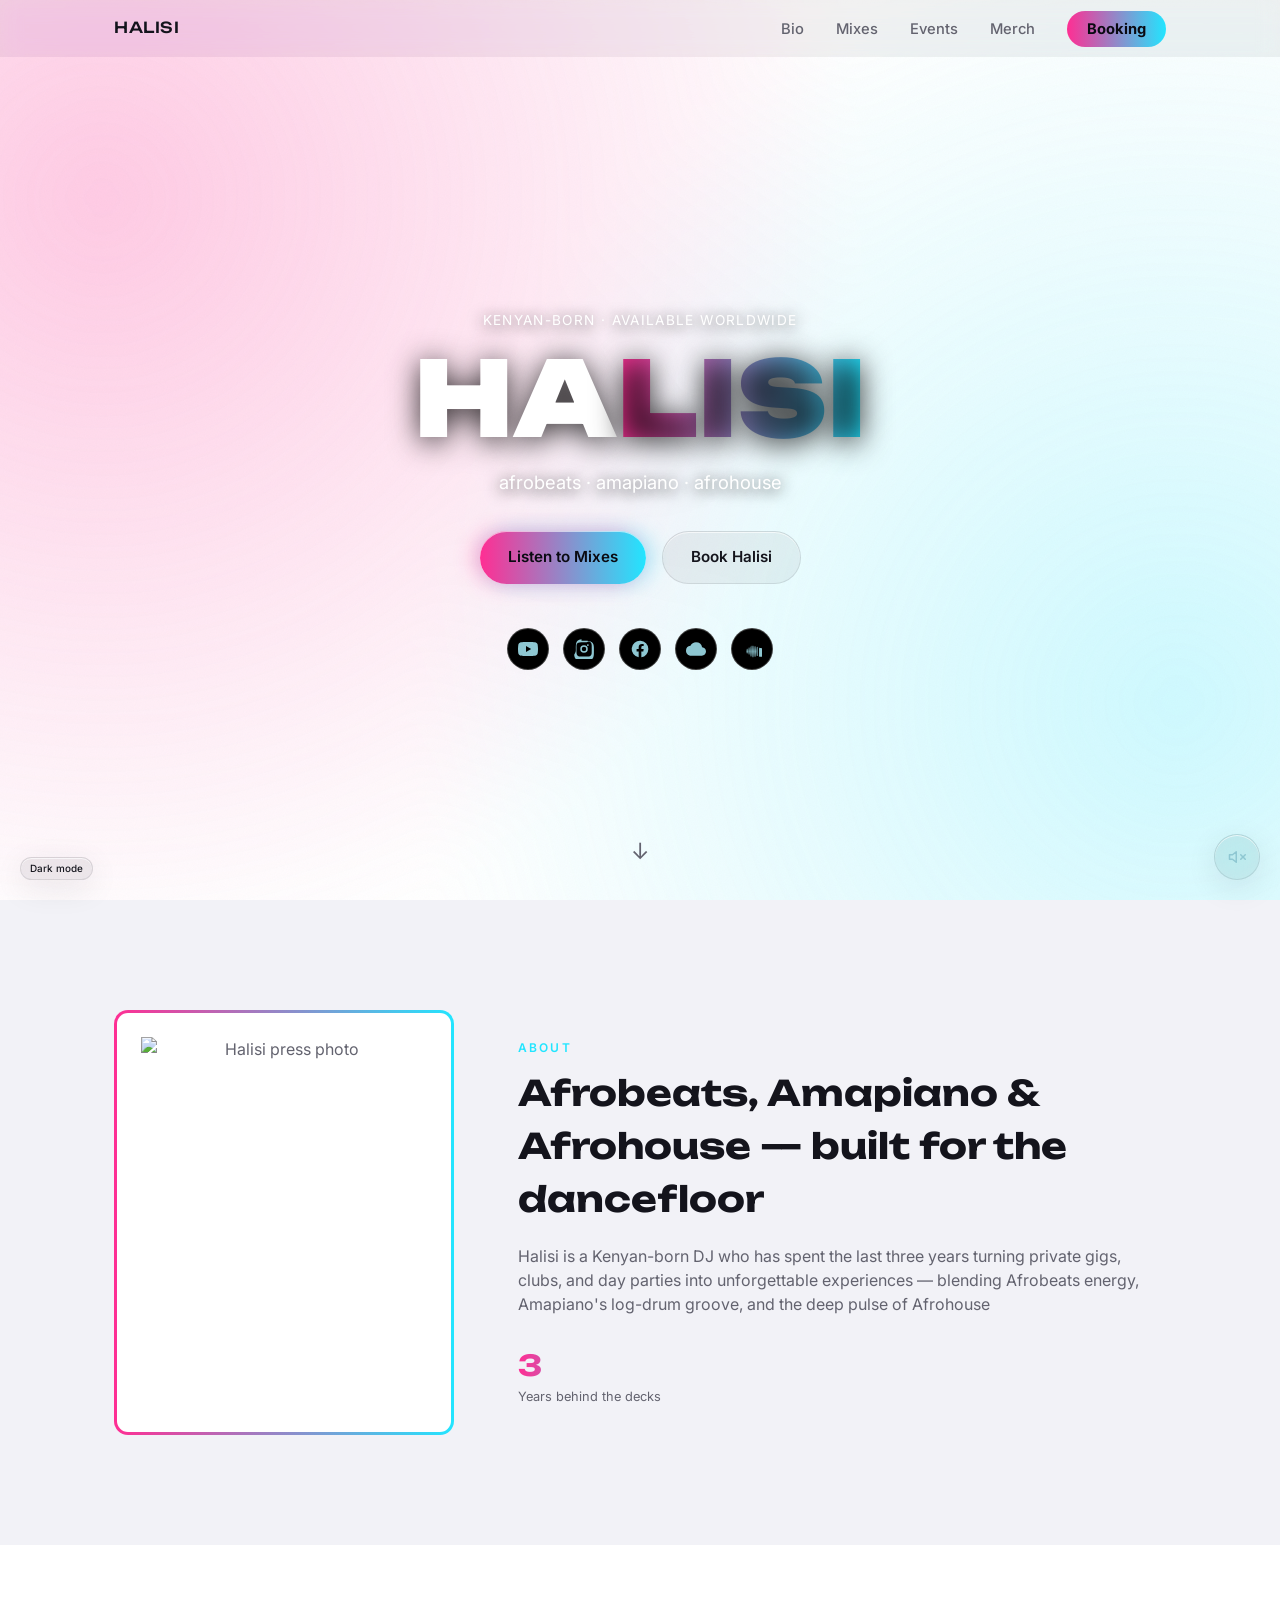
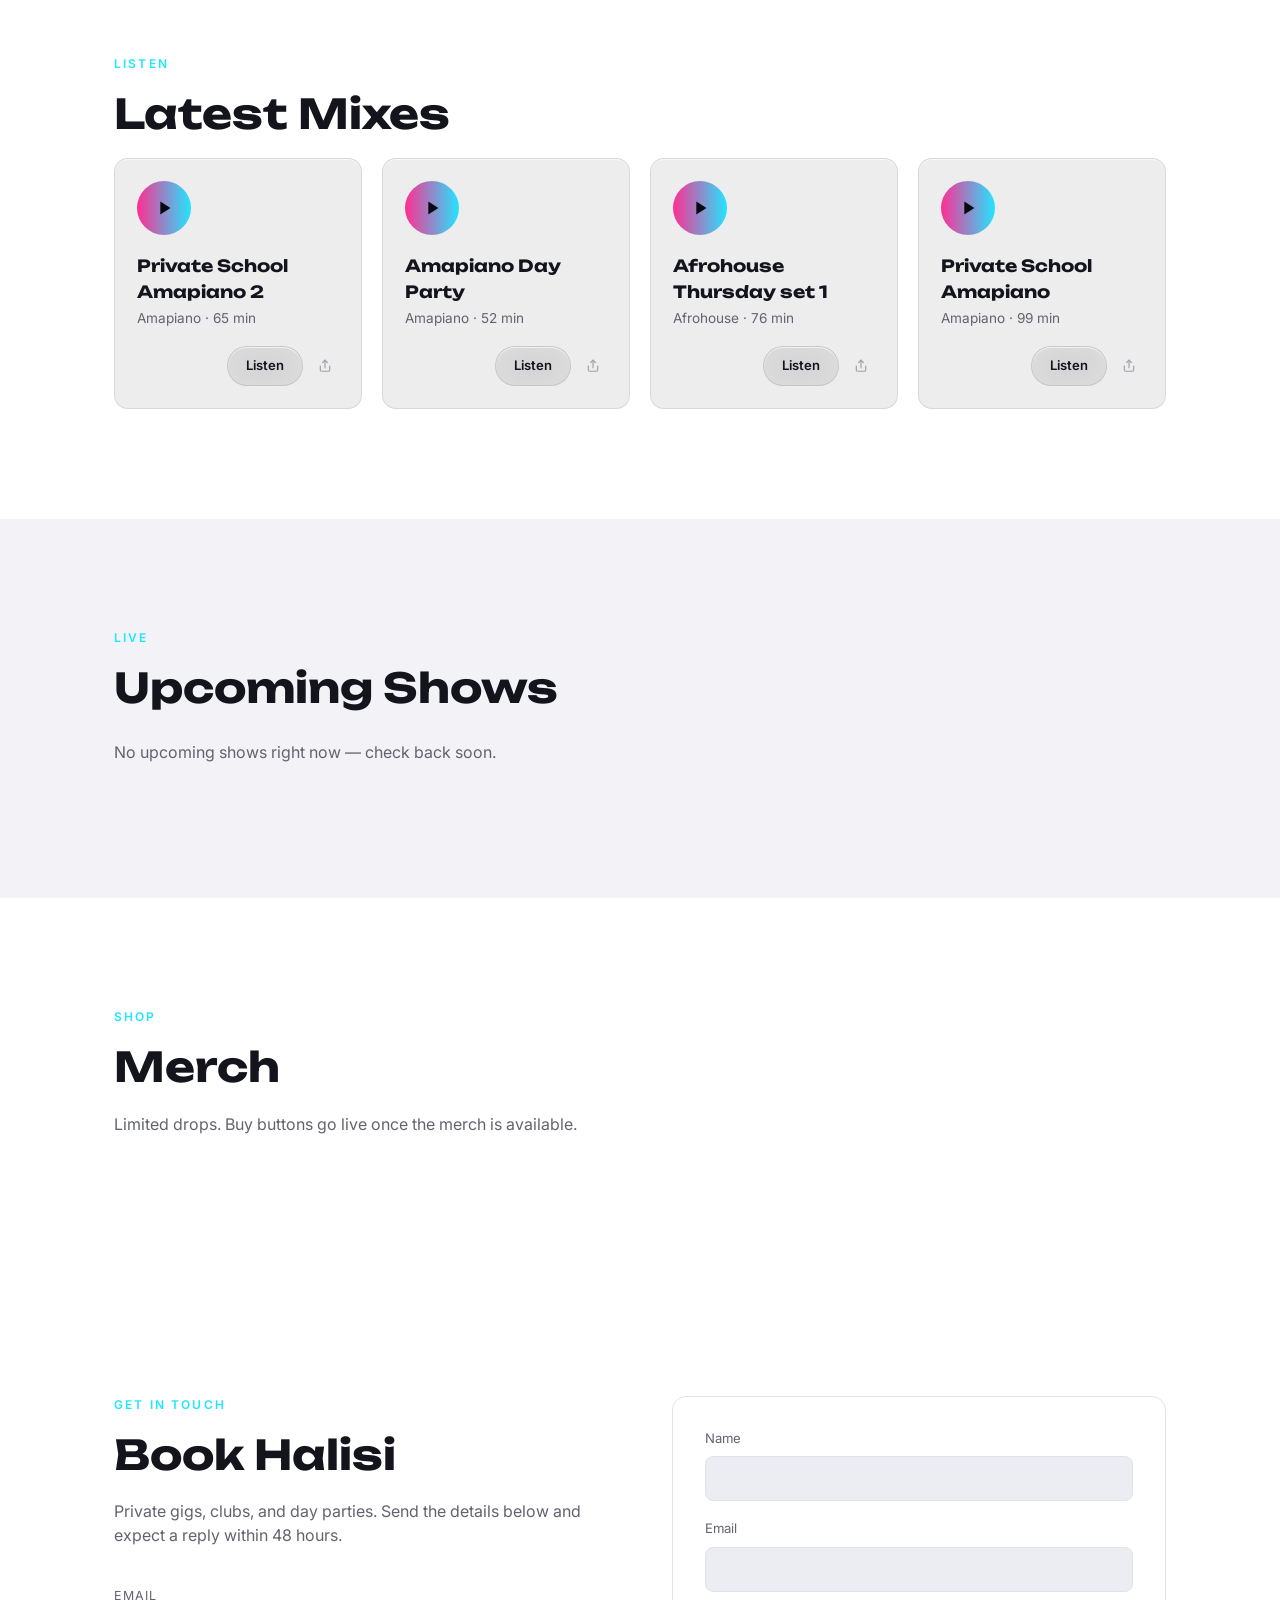
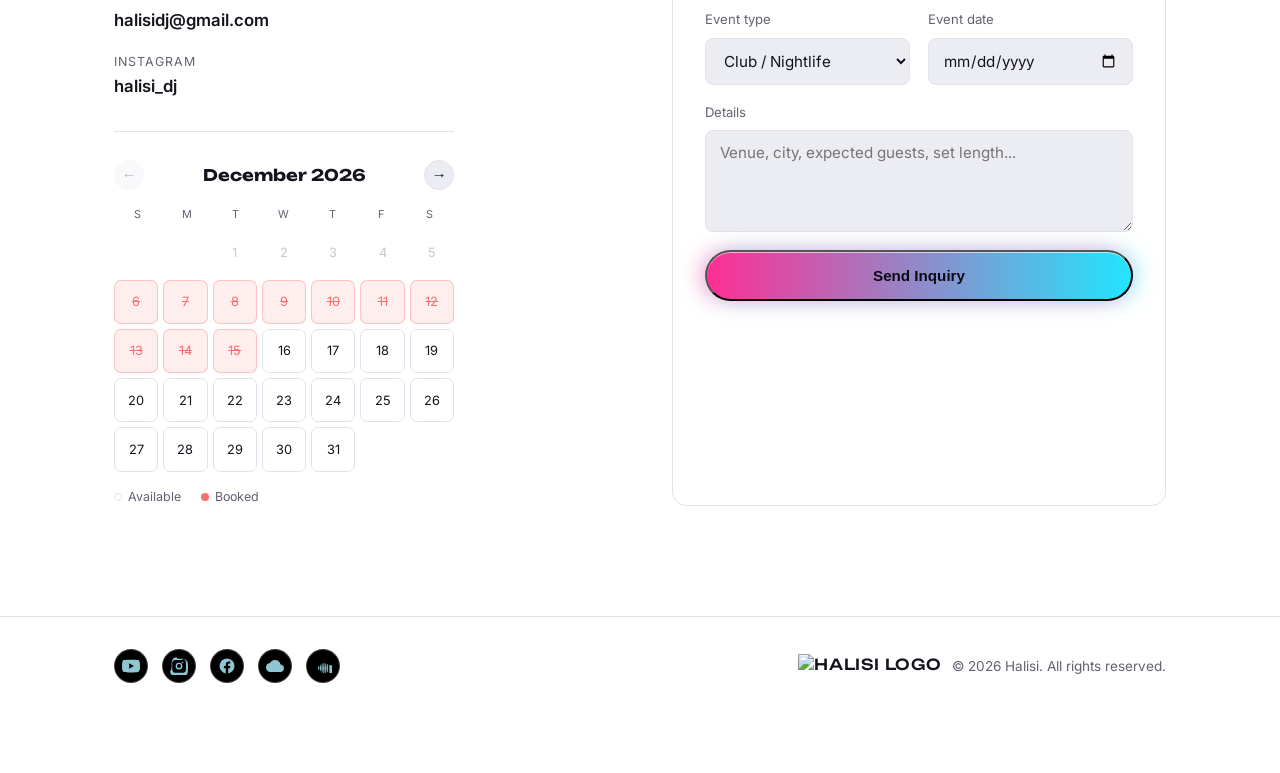
==== commit 076ce5ff: "Make the mobile nav menu legible regardless of glass intensity The mobile hamburger menu used the sa" ====
--- a/index.html
+++ b/index.html
@@ -47,7 +47,7 @@
 <link rel="preconnect" href="https://fonts.googleapis.com">
 <link rel="preconnect" href="https://fonts.gstatic.com" crossorigin>
 <link href="https://fonts.googleapis.com/css2?family=Space+Grotesk:wght@400;500;700&family=Playfair+Display:wght@400;600;700&family=Archivo+Black&family=DM+Serif+Display&family=Bebas+Neue&family=Syne:wght@500;700&family=Unbounded:wght@400;600;800;900&family=Bungee&family=Monoton&family=Anton&family=Righteous&family=Permanent+Marker&family=Pacifico&family=Fredoka:wght@400;600;700&family=Luckiest+Guy&family=Bangers&family=Chewy&family=Baloo+2:wght@400;600;800&family=Caveat:wght@400;600;700&family=Poppins:wght@400;600;700;800&family=Comfortaa:wght@400;600;700&family=Passion+One:wght@400;700;900&family=Inter:wght@400;500;600&family=Work+Sans:wght@400;500;600&family=IBM+Plex+Sans:wght@400;500;600&family=Manrope:wght@400;500;600;700&family=Source+Sans+3:wght@400;500;600&display=swap" rel="stylesheet">
-<link rel="stylesheet" href="styles.css?v=11">
+<link rel="stylesheet" href="styles.css?v=12">
 <script>
 (function () {
   try {
--- a/styles.css
+++ b/styles.css
@@ -1021,9 +1021,15 @@
     flex-direction: column;
     align-items: flex-start;
     gap: 0;
-    background: var(--glass-bg-strong);
-    backdrop-filter: blur(var(--glass-blur)) saturate(180%);
-    -webkit-backdrop-filter: blur(var(--glass-blur)) saturate(180%);
+    /* This is a menu you have to actually read, not a decorative surface —
+       unlike the header/buttons/cards, it doesn't scale with the admin's
+       --glass-intensity slider. It uses the theme's own background color at
+       high opacity (still blurred, so it reads as the same glass material)
+       so the nav links stay legible over a busy hero video no matter how
+       thin the rest of the site's glass is set. */
+    background: rgba(var(--bg-rgb), 0.88);
+    backdrop-filter: blur(34px) saturate(180%);
+    -webkit-backdrop-filter: blur(34px) saturate(180%);
     /* max-height:0 clips the menu's contents but not its border, so this
        border kept painting a second line a few pixels under the header while
        the menu was closed. Draw it only when the menu is open. */
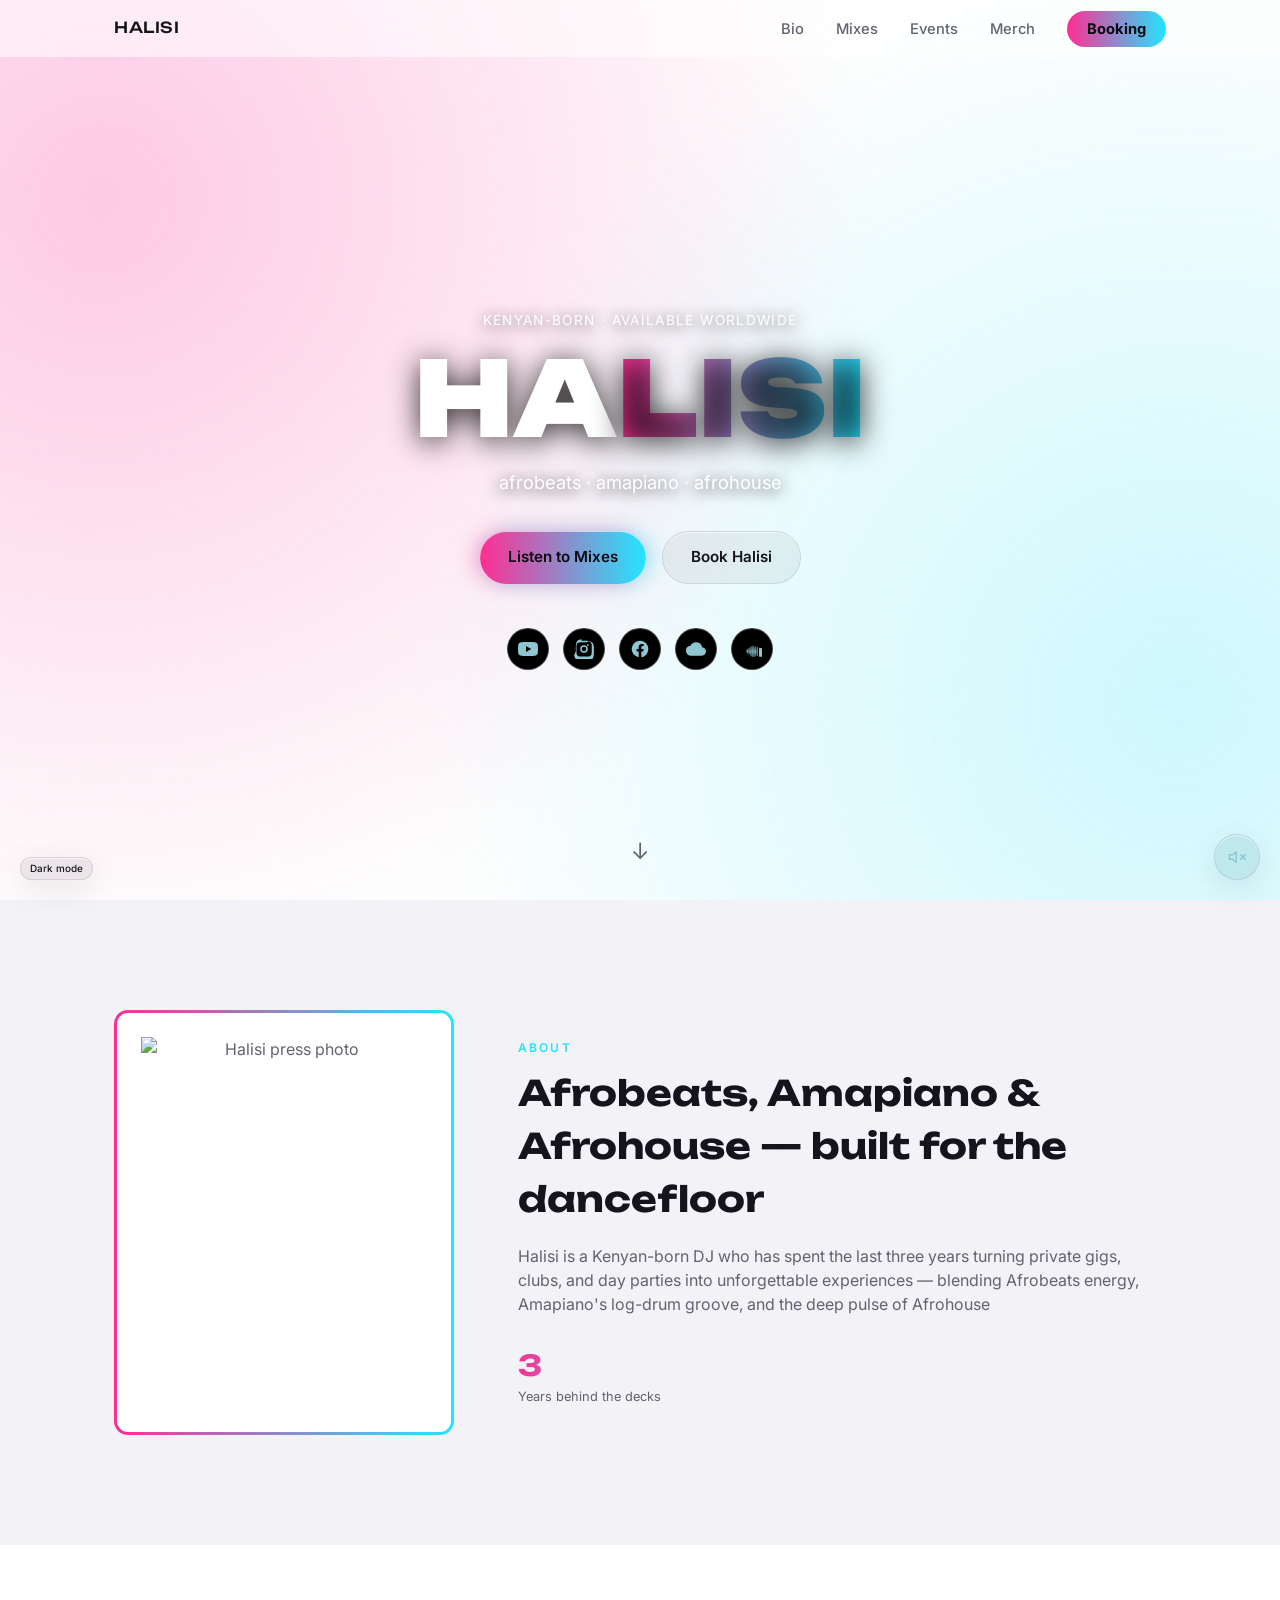
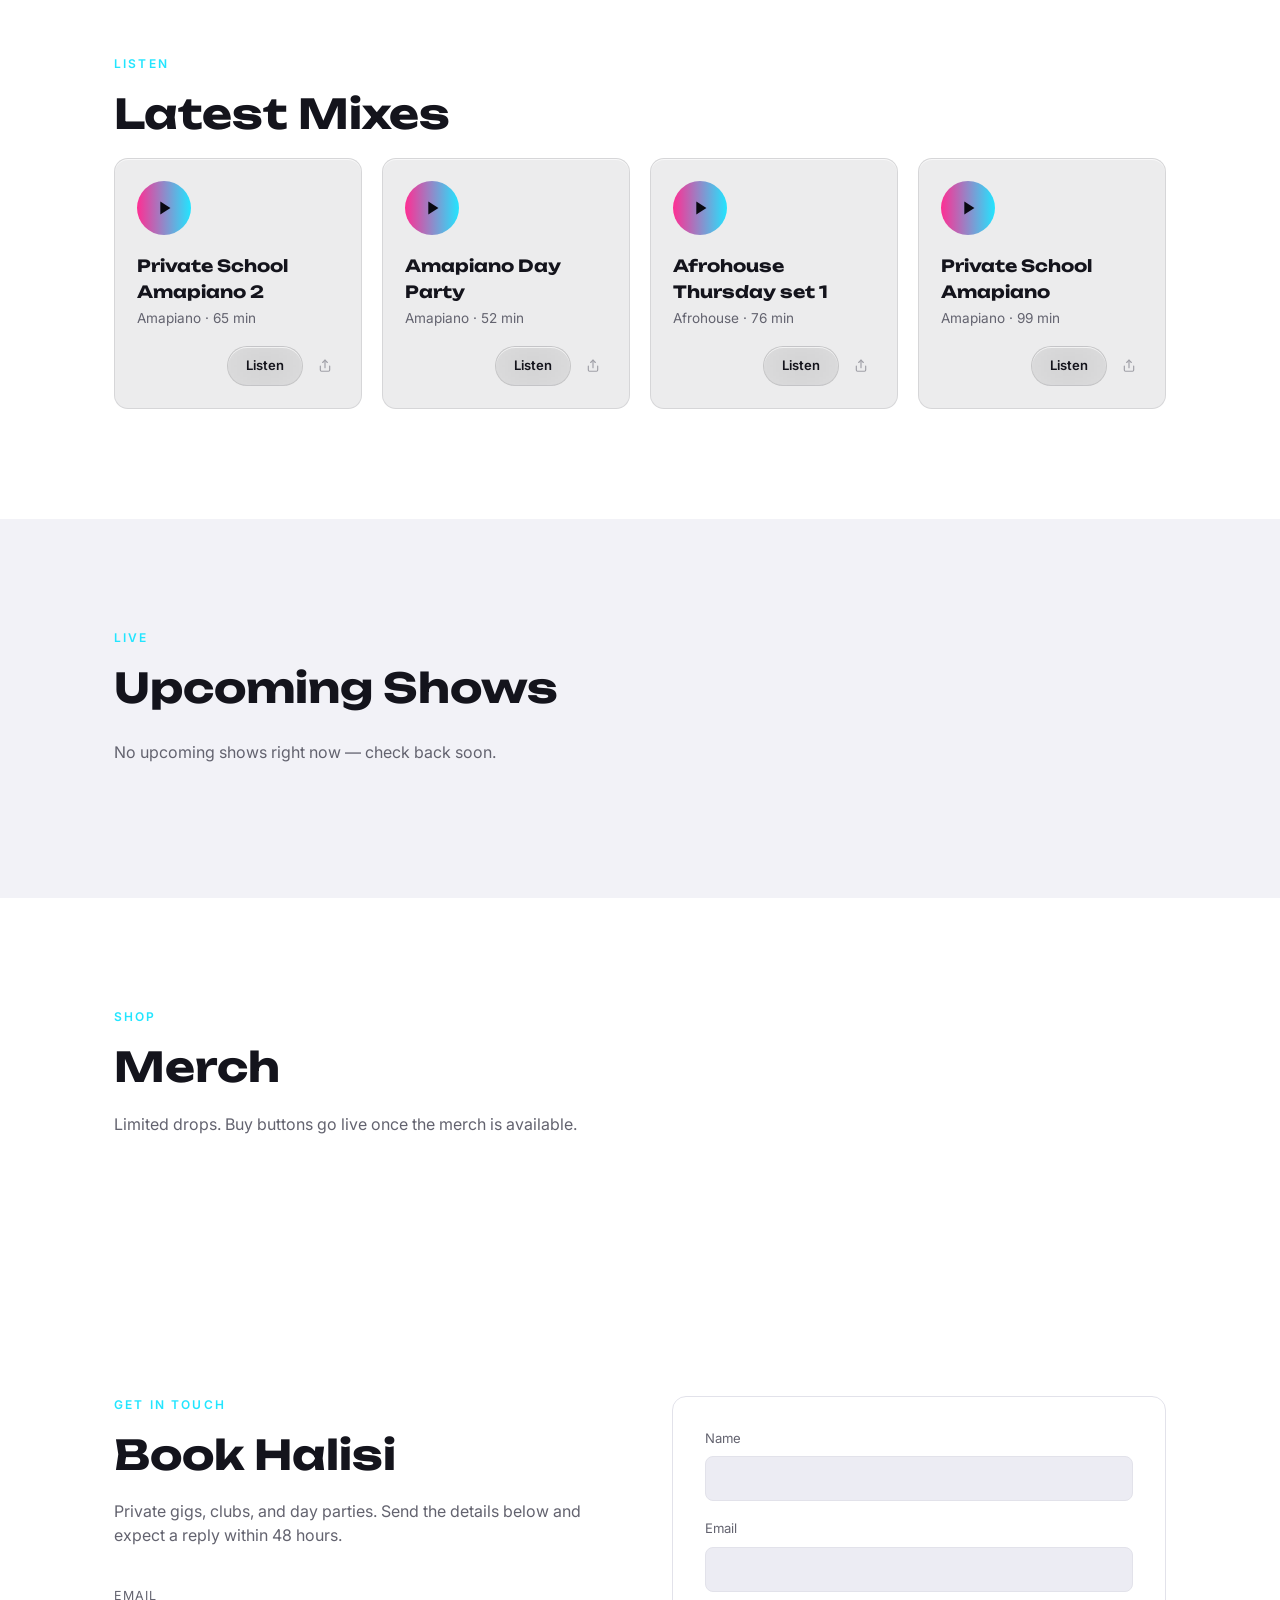
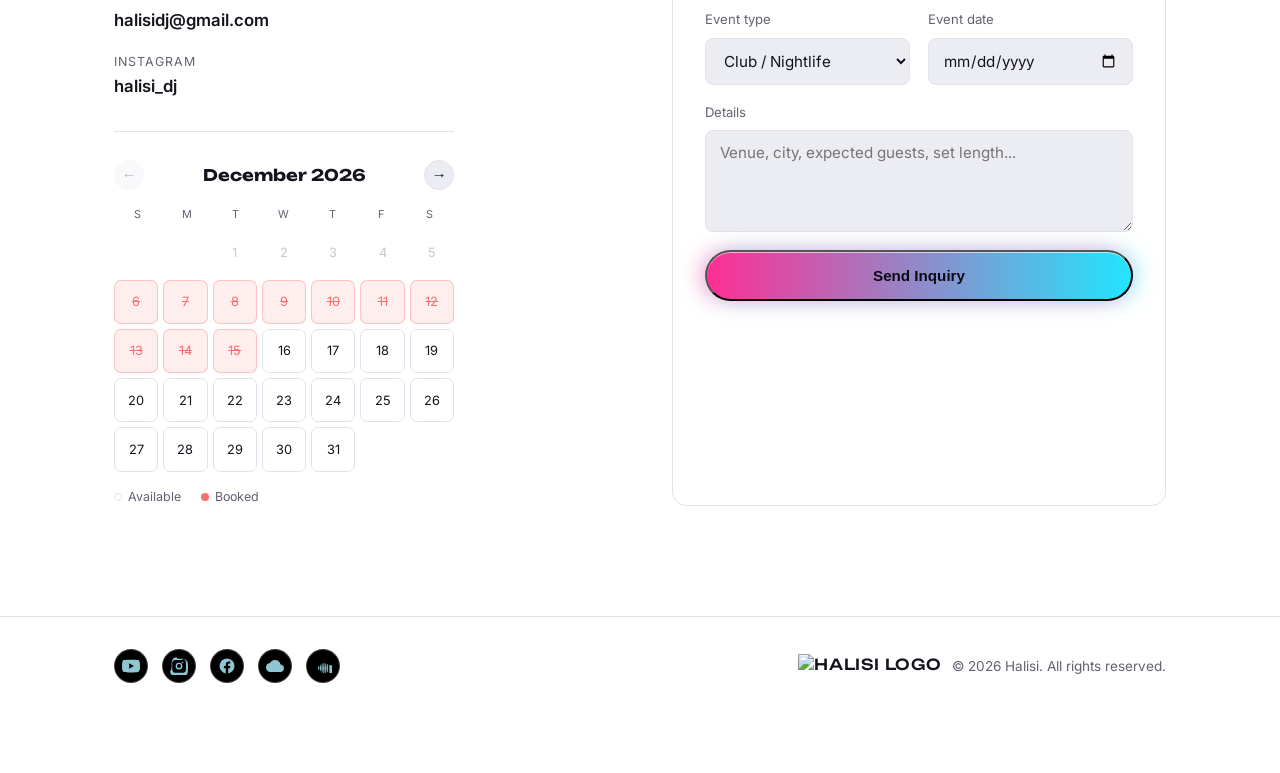
==== commit 470a1317: "Remove liquid glass from header Co-Authored-By: Claude Sonnet 5 <noreply@anthropic.com>" ====
--- a/index.html
+++ b/index.html
@@ -47,7 +47,7 @@
 <link rel="preconnect" href="https://fonts.googleapis.com">
 <link rel="preconnect" href="https://fonts.gstatic.com" crossorigin>
 <link href="https://fonts.googleapis.com/css2?family=Space+Grotesk:wght@400;500;700&family=Playfair+Display:wght@400;600;700&family=Archivo+Black&family=DM+Serif+Display&family=Bebas+Neue&family=Syne:wght@500;700&family=Unbounded:wght@400;600;800;900&family=Bungee&family=Monoton&family=Anton&family=Righteous&family=Permanent+Marker&family=Pacifico&family=Fredoka:wght@400;600;700&family=Luckiest+Guy&family=Bangers&family=Chewy&family=Baloo+2:wght@400;600;800&family=Caveat:wght@400;600;700&family=Poppins:wght@400;600;700;800&family=Comfortaa:wght@400;600;700&family=Passion+One:wght@400;700;900&family=Inter:wght@400;500;600&family=Work+Sans:wght@400;500;600&family=IBM+Plex+Sans:wght@400;500;600&family=Manrope:wght@400;500;600;700&family=Source+Sans+3:wght@400;500;600&display=swap" rel="stylesheet">
-<link rel="stylesheet" href="styles.css?v=12">
+<link rel="stylesheet" href="styles.css?v=13">
 <script>
 (function () {
   try {
@@ -266,7 +266,7 @@
   <svg class="icon-sound-off" viewBox="0 0 24 24" fill="none" stroke="currentColor" stroke-width="2" stroke-linecap="round" stroke-linejoin="round"><polygon points="11 5 6 9 2 9 2 15 6 15 11 19 11 5"></polygon><line x1="23" y1="9" x2="17" y2="15"></line><line x1="17" y1="9" x2="23" y2="15"></line></svg>
 </button>
 
-<script src="script.js?v=9"></script>
+<script src="script.js?v=10"></script>
 
 <!-- MailerLite Universal -->
 <script>
--- a/styles.css
+++ b/styles.css
@@ -288,28 +288,15 @@
   /* viewport-fit=cover lets the page paint under the status bar and home
      indicator, so pull the contents back inside the safe area. */
   padding-top: env(safe-area-inset-top, 0px);
-  /* Kept lightly glassy even before .scrolled kicks in — fully transparent
-     here let the hero's own giant title (vertically centered, so it slides
-     directly under the header while scrolling through the hero) show
-     straight through and collide with the header's own logo text. A half-
-     strength version of the same glass keeps the logo legible the whole
-     way, and still leaves room for .scrolled's stronger version to read as
-     a real transition once the hero clears. */
-  background: var(--glass-bg);
-  backdrop-filter: blur(calc(var(--glass-blur) * 0.5)) saturate(160%);
-  -webkit-backdrop-filter: blur(calc(var(--glass-blur) * 0.5)) saturate(160%);
+  /* Flat, no glass. A soft solid scrim keeps the logo legible while the
+     hero's own title slides under the header. */
+  background: rgba(var(--bg-rgb), 0.55);
   border-bottom: 1px solid transparent;
-  transition: background 0.25s ease, border-color 0.25s ease, backdrop-filter 0.25s ease, box-shadow 0.25s ease;
+  transition: background 0.25s ease, border-color 0.25s ease;
 }
 .site-header.scrolled {
-  background: var(--glass-bg-strong);
-  backdrop-filter: blur(var(--glass-blur)) saturate(180%);
-  -webkit-backdrop-filter: blur(var(--glass-blur)) saturate(180%);
-  border-bottom-color: var(--glass-border);
-  /* Bright inset line = light catching the top surface of the glass;
-     the soft shadow below lifts the whole bar off the content scrolling
-     underneath it. */
-  box-shadow: inset 0 1px 0 var(--glass-highlight), 0 4px 24px rgba(0, 0, 0, 0.18);
+  background: var(--bg);
+  border-bottom-color: rgba(128, 128, 128, 0.18);
 }
 
 .nav {
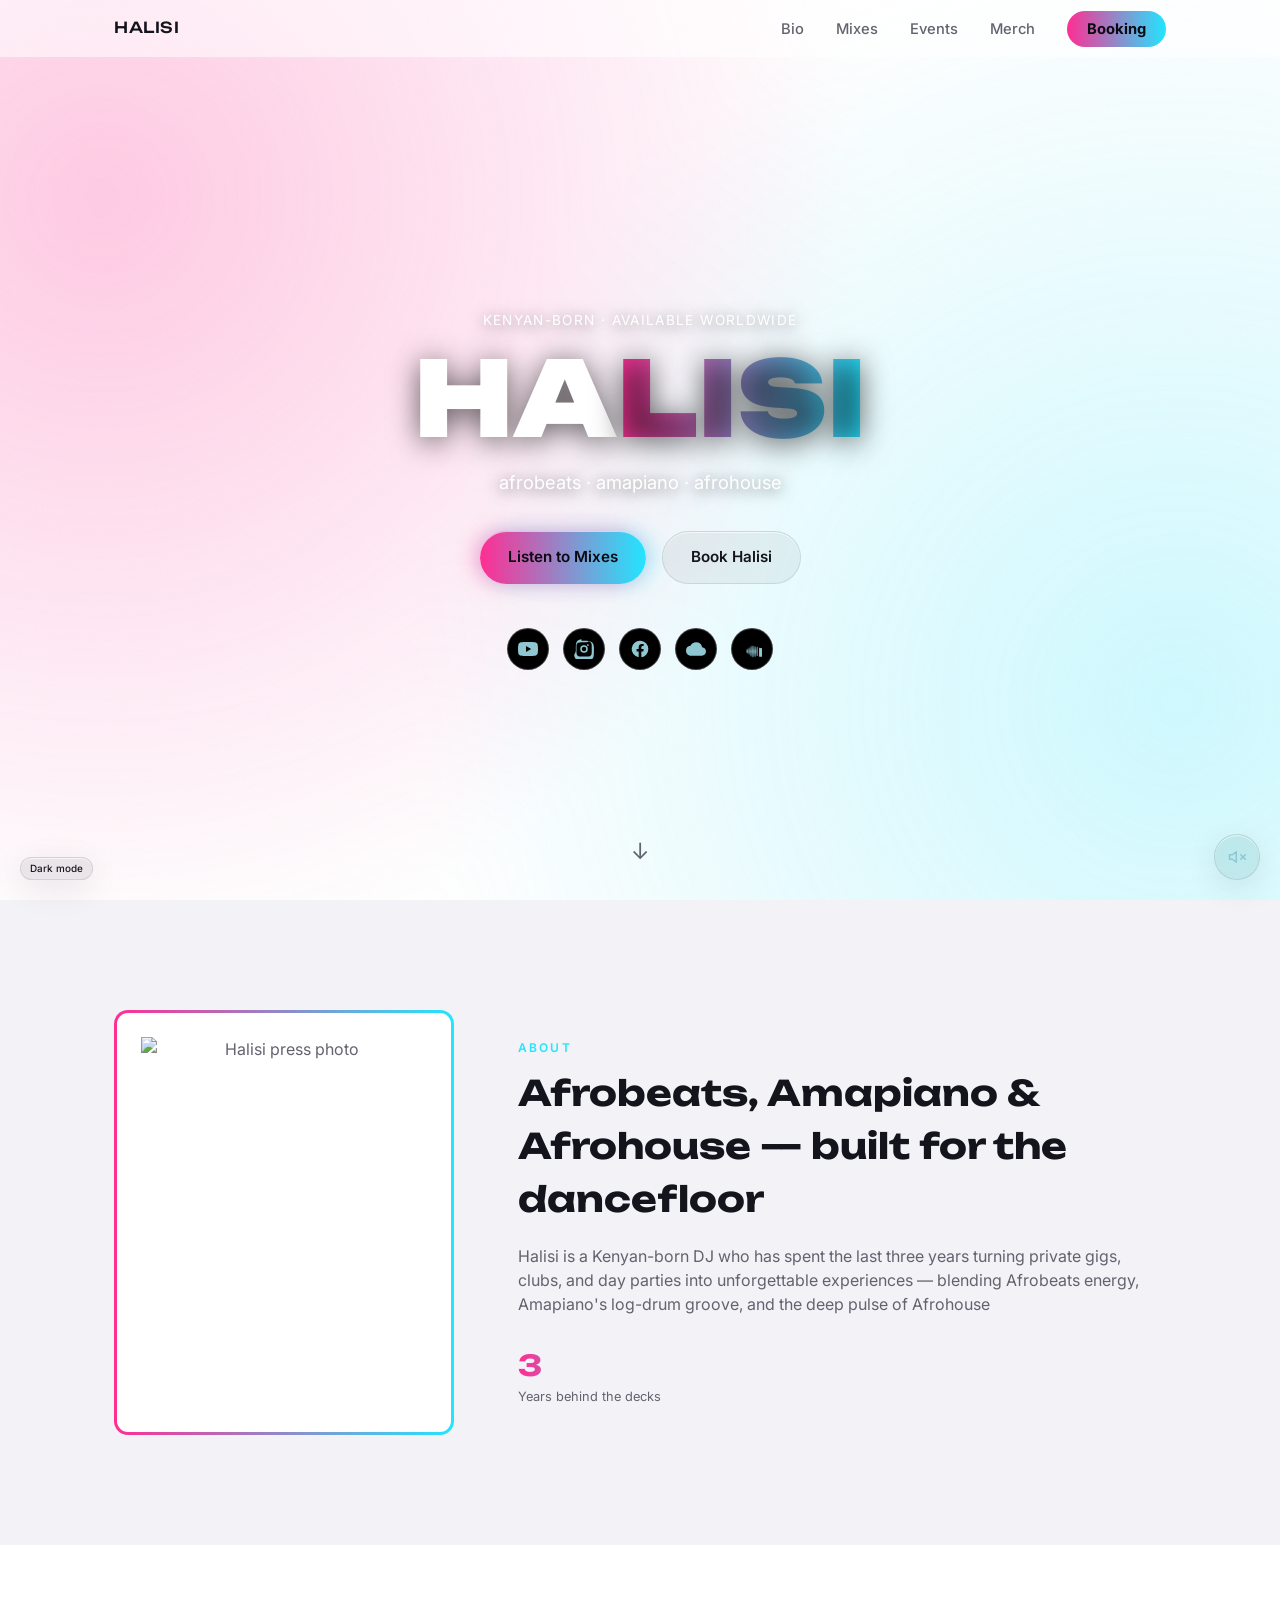
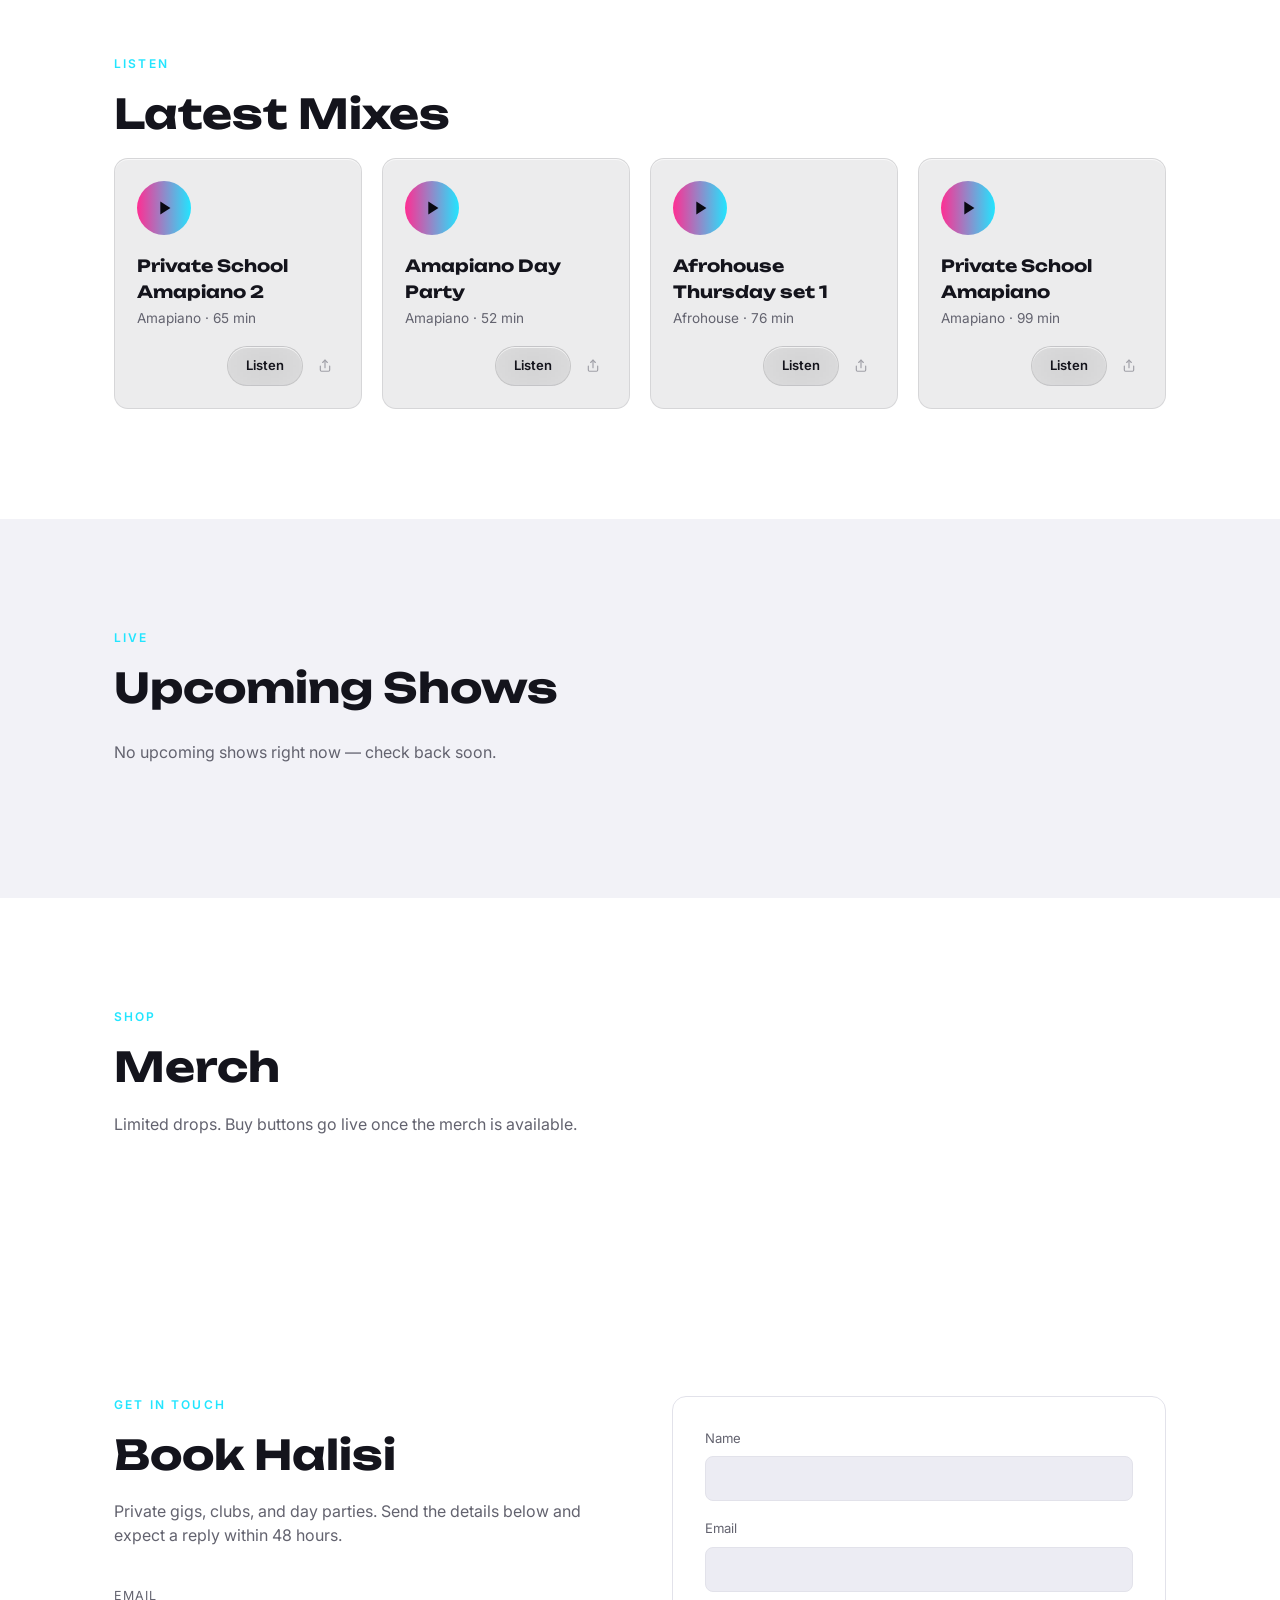
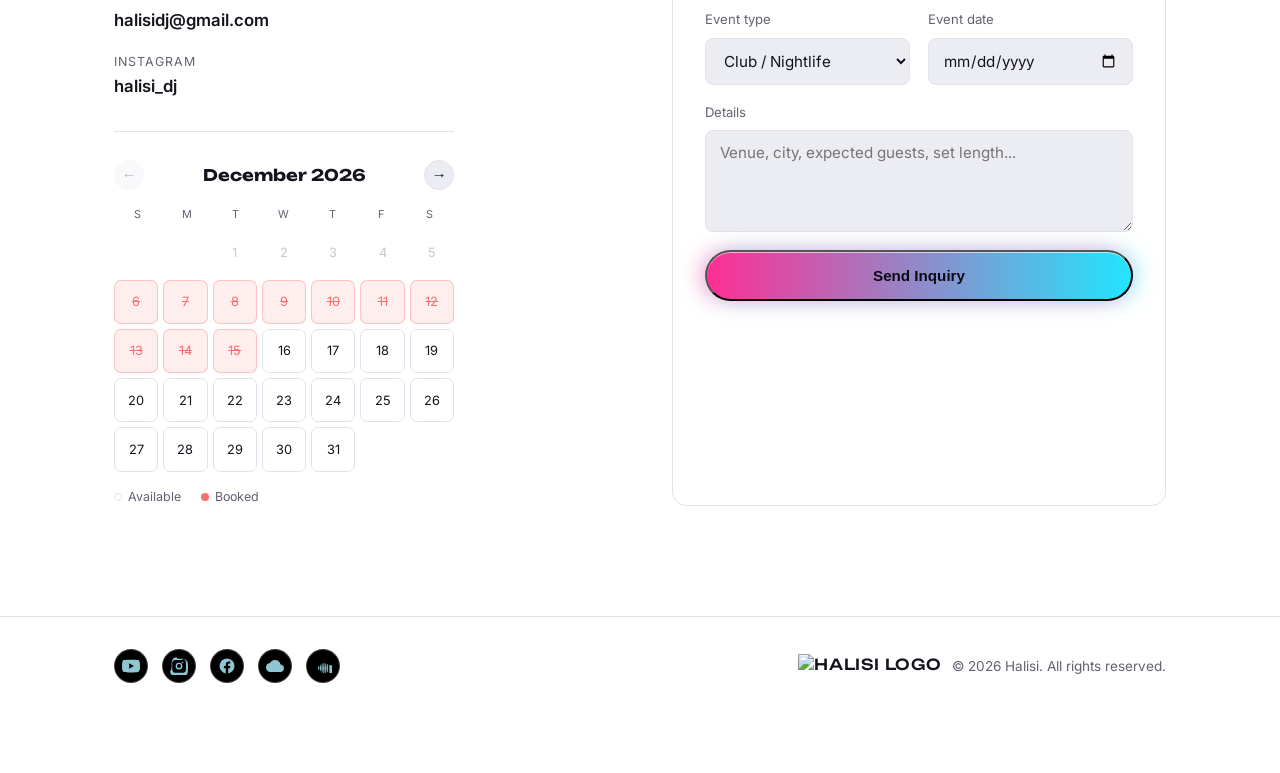
==== commit 3eff30e3: "Make header opacity adjustable from the admin" ====
--- a/index.html
+++ b/index.html
@@ -5,7 +5,7 @@
 <meta name="viewport" content="width=device-width, initial-scale=1.0, viewport-fit=cover">
 <!-- Tints the browser's own toolbars (Safari's address bar) to match the page. -->
 <meta name="theme-color" content="#0a0a12">
-<title>Halisi — Afrobeats / Amapiano / Afrohouse DJ</title>
+<title>Halisi DJ (halisidj) — Afrobeats / Amapiano / Afrohouse DJ</title>
 <meta name="description" content="Halisi — Kenyan-born DJ specializing in Afrobeats, Amapiano &amp; Afrohouse. Mixes, upcoming shows, and booking.">
 <meta name="google-site-verification" content="QVg8OL0Ghd_WDQctwnEKEu5OY6gylhRXeKv817-pmc8" />
 <!-- Link-preview crawlers (iMessage, etc.) read raw HTML — they don't run
@@ -14,7 +14,7 @@
      changes via the admin panel, update this URL too, same as the <img>
      default below — the admin panel only rewrites content.json, not this file. -->
 <meta property="og:type" content="website">
-<meta property="og:title" content="Halisi — Afrobeats / Amapiano / Afrohouse DJ">
+<meta property="og:title" content="Halisi DJ (halisidj) — Afrobeats / Amapiano / Afrohouse DJ">
 <meta property="og:description" content="Halisi — Kenyan-born DJ specializing in Afrobeats, Amapiano & Afrohouse. Mixes, upcoming shows, and booking.">
 <meta property="og:image" content="https://samnate17.github.io/halisi-website/uploads/1787855891666-smoot-standard-full-size-pic.jpeg">
 <meta property="og:url" content="https://halisidj.com/">
@@ -29,7 +29,8 @@
 {
   "@context": "https://schema.org",
   "@type": "MusicGroup",
-  "name": "Halisi",
+  "name": "Halisi DJ",
+  "alternateName": ["Halisi", "HalisiDJ", "halisidj", "DJ Halisi"],
   "url": "https://halisidj.com/",
   "image": "https://samnate17.github.io/halisi-website/uploads/1787855891666-smoot-standard-full-size-pic.jpeg",
   "description": "Halisi is a Kenyan-born DJ who has spent the last three years turning private gigs, clubs, and day parties into unforgettable experiences — blending Afrobeats energy, Amapiano's log-drum groove, and the deep pulse of Afrohouse",
@@ -43,11 +44,20 @@
   ]
 }
 </script>
+<script type="application/ld+json">
+{
+  "@context": "https://schema.org",
+  "@type": "WebSite",
+  "name": "Halisi DJ",
+  "alternateName": ["halisidj", "halisidj.com", "HalisiDJ"],
+  "url": "https://halisidj.com/"
+}
+</script>
 <link rel="icon" href="data:image/svg+xml,<svg xmlns=%22http://www.w3.org/2000/svg%22 viewBox=%220 0 100 100%22><text y=%22.9em%22 font-size=%2290%22>🎧</text></svg>">
 <link rel="preconnect" href="https://fonts.googleapis.com">
 <link rel="preconnect" href="https://fonts.gstatic.com" crossorigin>
 <link href="https://fonts.googleapis.com/css2?family=Space+Grotesk:wght@400;500;700&family=Playfair+Display:wght@400;600;700&family=Archivo+Black&family=DM+Serif+Display&family=Bebas+Neue&family=Syne:wght@500;700&family=Unbounded:wght@400;600;800;900&family=Bungee&family=Monoton&family=Anton&family=Righteous&family=Permanent+Marker&family=Pacifico&family=Fredoka:wght@400;600;700&family=Luckiest+Guy&family=Bangers&family=Chewy&family=Baloo+2:wght@400;600;800&family=Caveat:wght@400;600;700&family=Poppins:wght@400;600;700;800&family=Comfortaa:wght@400;600;700&family=Passion+One:wght@400;700;900&family=Inter:wght@400;500;600&family=Work+Sans:wght@400;500;600&family=IBM+Plex+Sans:wght@400;500;600&family=Manrope:wght@400;500;600;700&family=Source+Sans+3:wght@400;500;600&display=swap" rel="stylesheet">
-<link rel="stylesheet" href="styles.css?v=13">
+<link rel="stylesheet" href="styles.css?v=14">
 <script>
 (function () {
   try {
@@ -266,7 +276,7 @@
   <svg class="icon-sound-off" viewBox="0 0 24 24" fill="none" stroke="currentColor" stroke-width="2" stroke-linecap="round" stroke-linejoin="round"><polygon points="11 5 6 9 2 9 2 15 6 15 11 19 11 5"></polygon><line x1="23" y1="9" x2="17" y2="15"></line><line x1="17" y1="9" x2="23" y2="15"></line></svg>
 </button>
 
-<script src="script.js?v=10"></script>
+<script src="script.js?v=11"></script>
 
 <!-- MailerLite Universal -->
 <script>
--- a/styles.css
+++ b/styles.css
@@ -290,12 +290,11 @@
   padding-top: env(safe-area-inset-top, 0px);
   /* Flat, no glass. A soft solid scrim keeps the logo legible while the
      hero's own title slides under the header. */
-  background: rgba(var(--bg-rgb), 0.55);
+  background: rgba(var(--bg-rgb), var(--header-opacity, 0.55));
   border-bottom: 1px solid transparent;
   transition: background 0.25s ease, border-color 0.25s ease;
 }
 .site-header.scrolled {
-  background: var(--bg);
   border-bottom-color: rgba(128, 128, 128, 0.18);
 }
 
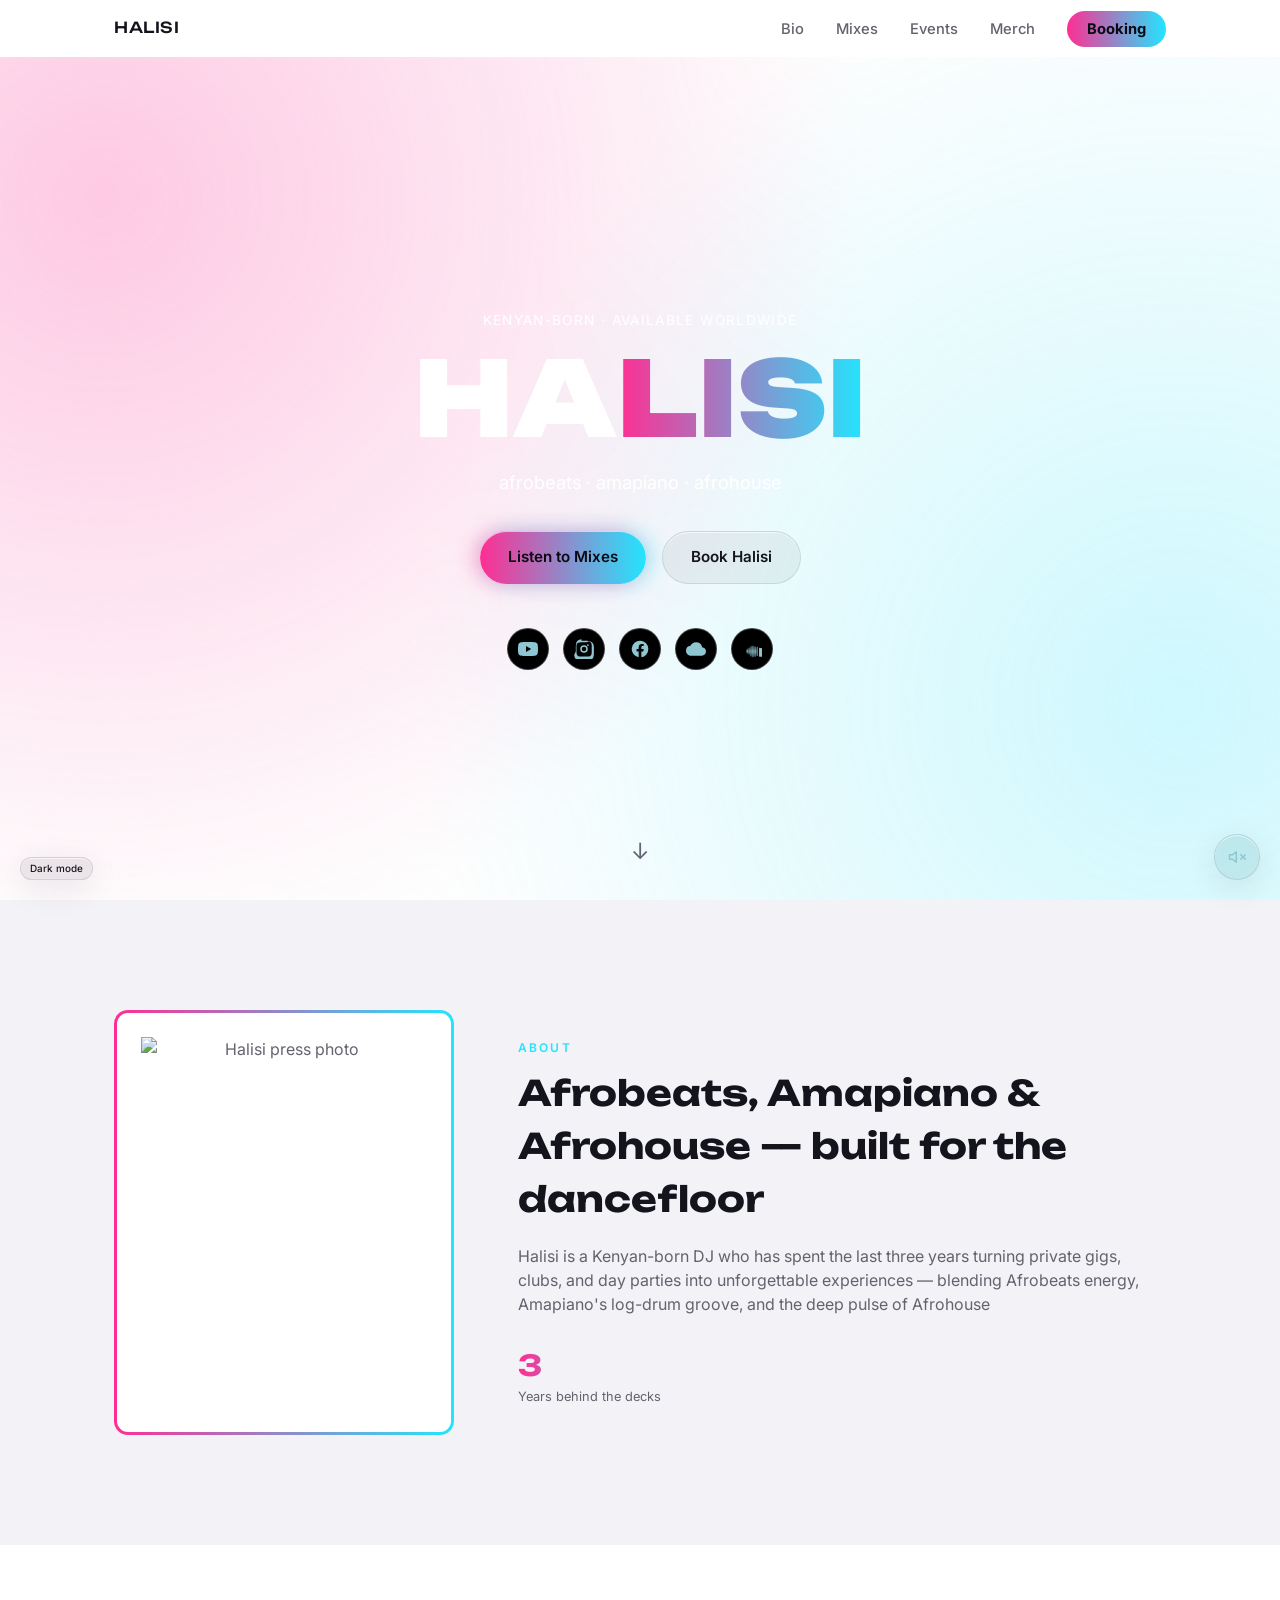
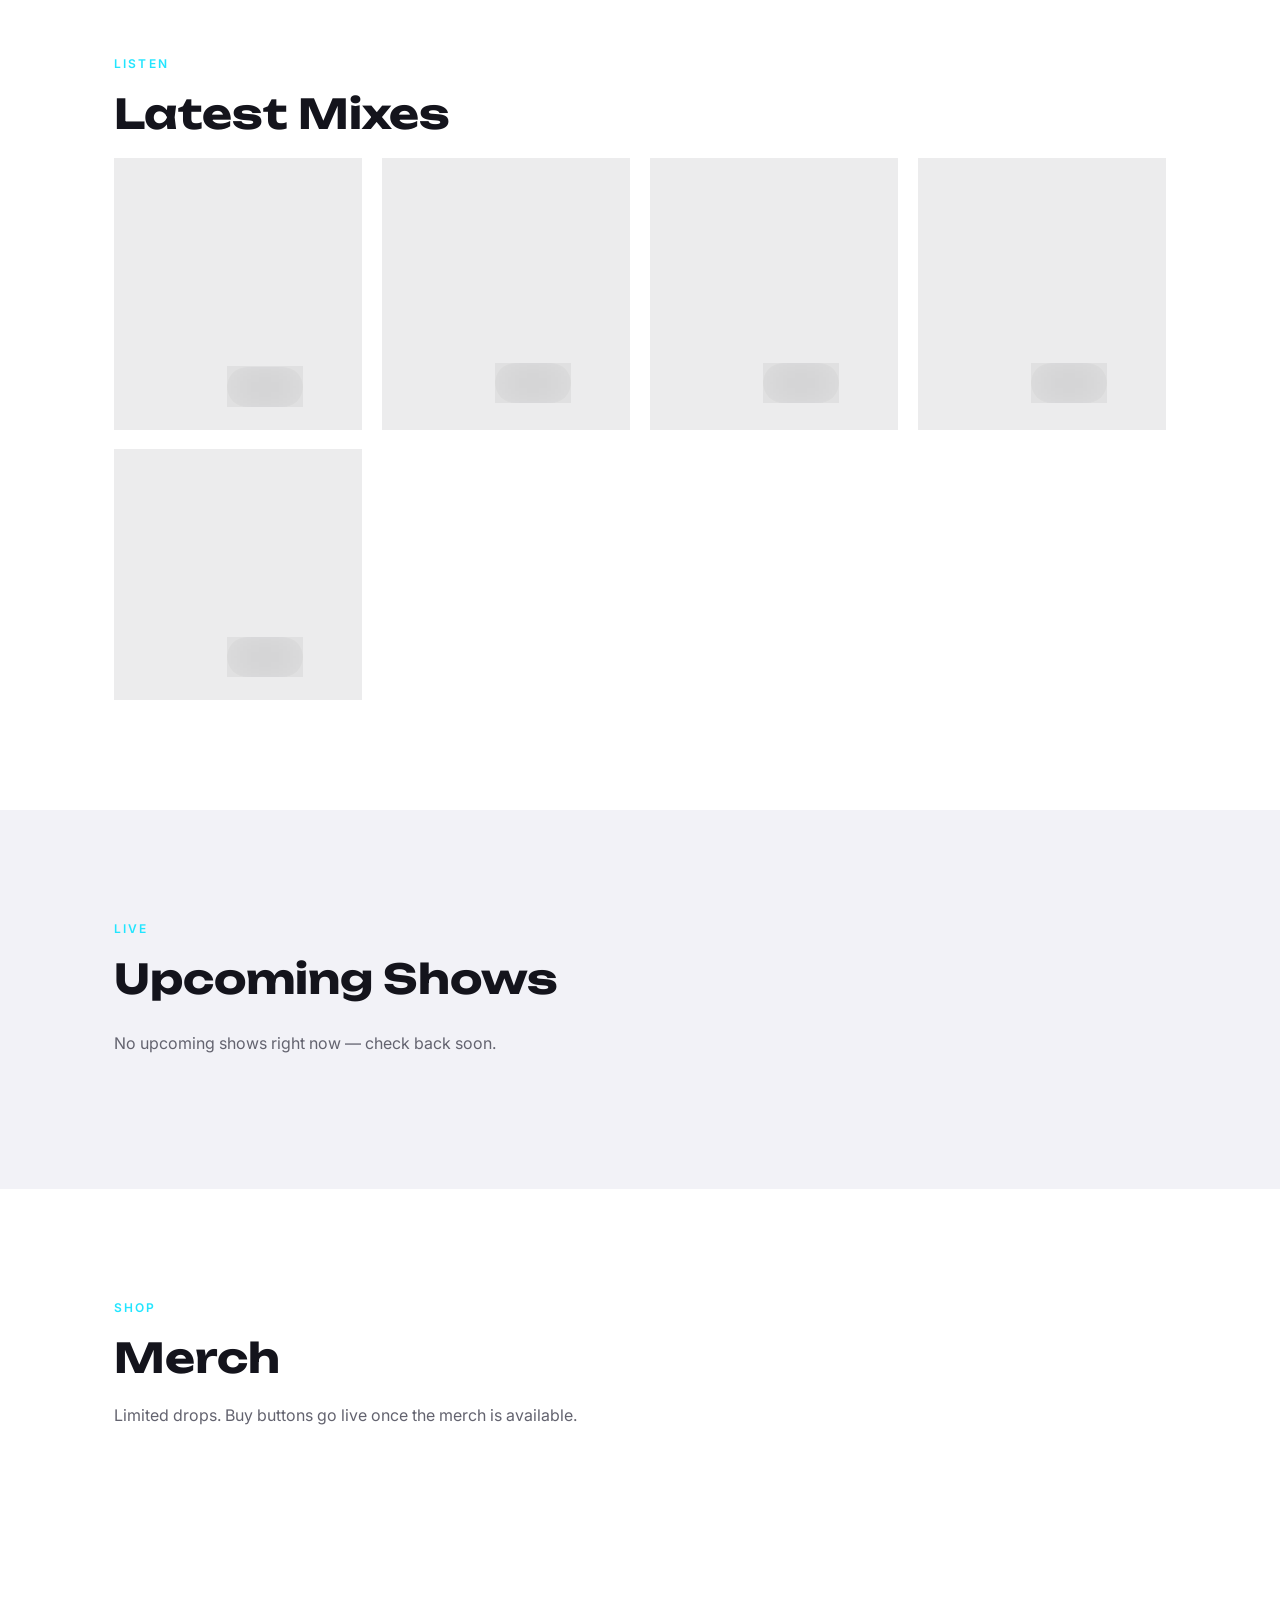
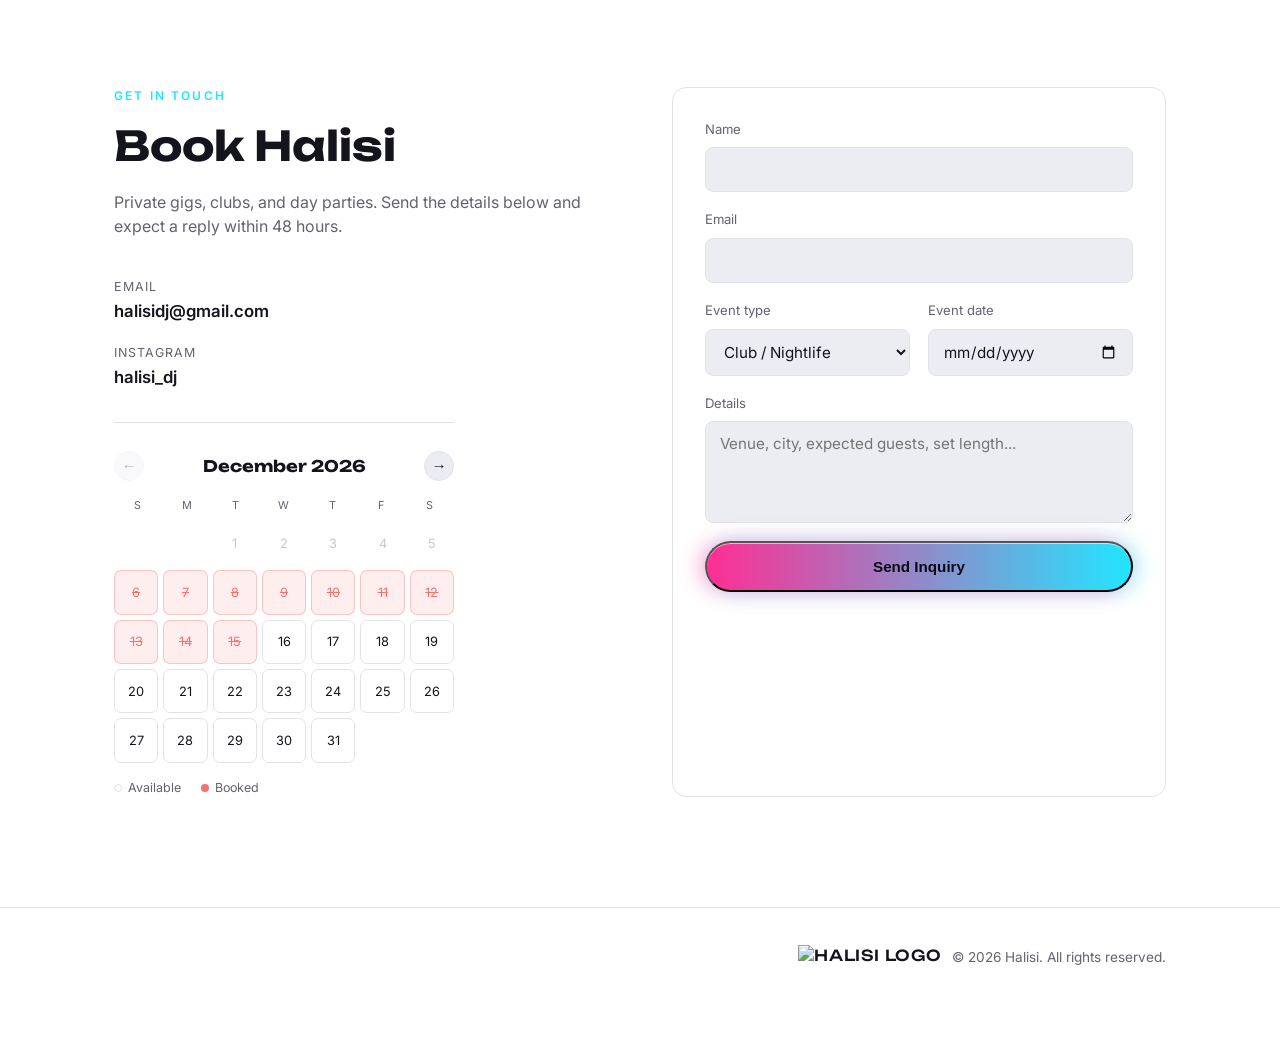
==== commit 5a6d5c2d: "Add blog support: styles, nav link and homepage strip (hidden until first post) Co-Authored-By: Clau" ====
--- a/index.html
+++ b/index.html
@@ -57,7 +57,7 @@
 <link rel="preconnect" href="https://fonts.googleapis.com">
 <link rel="preconnect" href="https://fonts.gstatic.com" crossorigin>
 <link href="https://fonts.googleapis.com/css2?family=Space+Grotesk:wght@400;500;700&family=Playfair+Display:wght@400;600;700&family=Archivo+Black&family=DM+Serif+Display&family=Bebas+Neue&family=Syne:wght@500;700&family=Unbounded:wght@400;600;800;900&family=Bungee&family=Monoton&family=Anton&family=Righteous&family=Permanent+Marker&family=Pacifico&family=Fredoka:wght@400;600;700&family=Luckiest+Guy&family=Bangers&family=Chewy&family=Baloo+2:wght@400;600;800&family=Caveat:wght@400;600;700&family=Poppins:wght@400;600;700;800&family=Comfortaa:wght@400;600;700&family=Passion+One:wght@400;700;900&family=Inter:wght@400;500;600&family=Work+Sans:wght@400;500;600&family=IBM+Plex+Sans:wght@400;500;600&family=Manrope:wght@400;500;600;700&family=Source+Sans+3:wght@400;500;600&display=swap" rel="stylesheet">
-<link rel="stylesheet" href="styles.css?v=14">
+<link rel="stylesheet" href="styles.css?v=15">
 <script>
 (function () {
   try {
@@ -90,6 +90,7 @@
       <li><a href="#mixes">Mixes</a></li>
       <li><a href="#events">Events</a></li>
       <li><a href="#merch">Merch</a></li>
+      <li id="navBlog" hidden><a href="/blog/">Blog</a></li>
       <li><a href="#booking" class="nav-cta">Booking</a></li>
     </ul>
   </nav>
@@ -172,6 +173,15 @@
       <h2 class="section-title">Upcoming Shows</h2>
 
       <div class="event-list" id="eventsList"></div>
+    </div>
+  </section>
+
+  <section class="blog-latest reveal" id="blogLatest" hidden>
+    <div class="container">
+      <p class="section-label">Journal</p>
+      <h2 class="section-title">From the Blog</h2>
+      <div class="blog-grid" id="blogLatestGrid"></div>
+      <p class="blog-more"><a class="btn btn-outline" href="/blog/">All posts</a></p>
     </div>
   </section>
 
@@ -276,7 +286,7 @@
   <svg class="icon-sound-off" viewBox="0 0 24 24" fill="none" stroke="currentColor" stroke-width="2" stroke-linecap="round" stroke-linejoin="round"><polygon points="11 5 6 9 2 9 2 15 6 15 11 19 11 5"></polygon><line x1="23" y1="9" x2="17" y2="15"></line><line x1="17" y1="9" x2="23" y2="15"></line></svg>
 </button>
 
-<script src="script.js?v=11"></script>
+<script src="script.js?v=12"></script>
 
 <!-- MailerLite Universal -->
 <script>
--- a/styles.css
+++ b/styles.css
@@ -1032,3 +1032,27 @@
   .form-row-split { flex-direction: column; }
   .event-row { flex-wrap: wrap; }
 }
+
+/* Blog cards: the "From the blog" strip on the homepage and the blog index. */
+.blog-grid { display: grid; grid-template-columns: repeat(auto-fill, minmax(260px, 1fr)); gap: 22px; }
+.blog-card {
+  display: flex;
+  flex-direction: column;
+  border-radius: var(--radius);
+  overflow: hidden;
+  text-decoration: none;
+  color: inherit;
+  background: var(--glass-bg);
+  border: 1px solid var(--glass-border);
+  -webkit-backdrop-filter: blur(calc(var(--glass-blur) * 0.7)) saturate(160%);
+  backdrop-filter: blur(calc(var(--glass-blur) * 0.7)) saturate(160%);
+  box-shadow: inset 0 1px 0 var(--glass-highlight), var(--glass-shadow);
+  transition: transform 0.2s ease, border-color 0.2s ease;
+}
+.blog-card:hover { transform: translateY(-3px); border-color: var(--accent); }
+.blog-card img { width: 100%; aspect-ratio: 16 / 9; object-fit: cover; display: block; }
+.blog-card-body { padding: 18px; display: flex; flex-direction: column; gap: 8px; }
+.blog-card h3 { margin: 0; font-size: 1.2rem; line-height: 1.25; }
+.blog-card p { margin: 0; color: var(--text-dim); font-size: 0.95rem; }
+.blog-card .blog-date { font-size: 0.76rem; letter-spacing: 0.08em; text-transform: uppercase; }
+.blog-more { margin-top: 28px; }
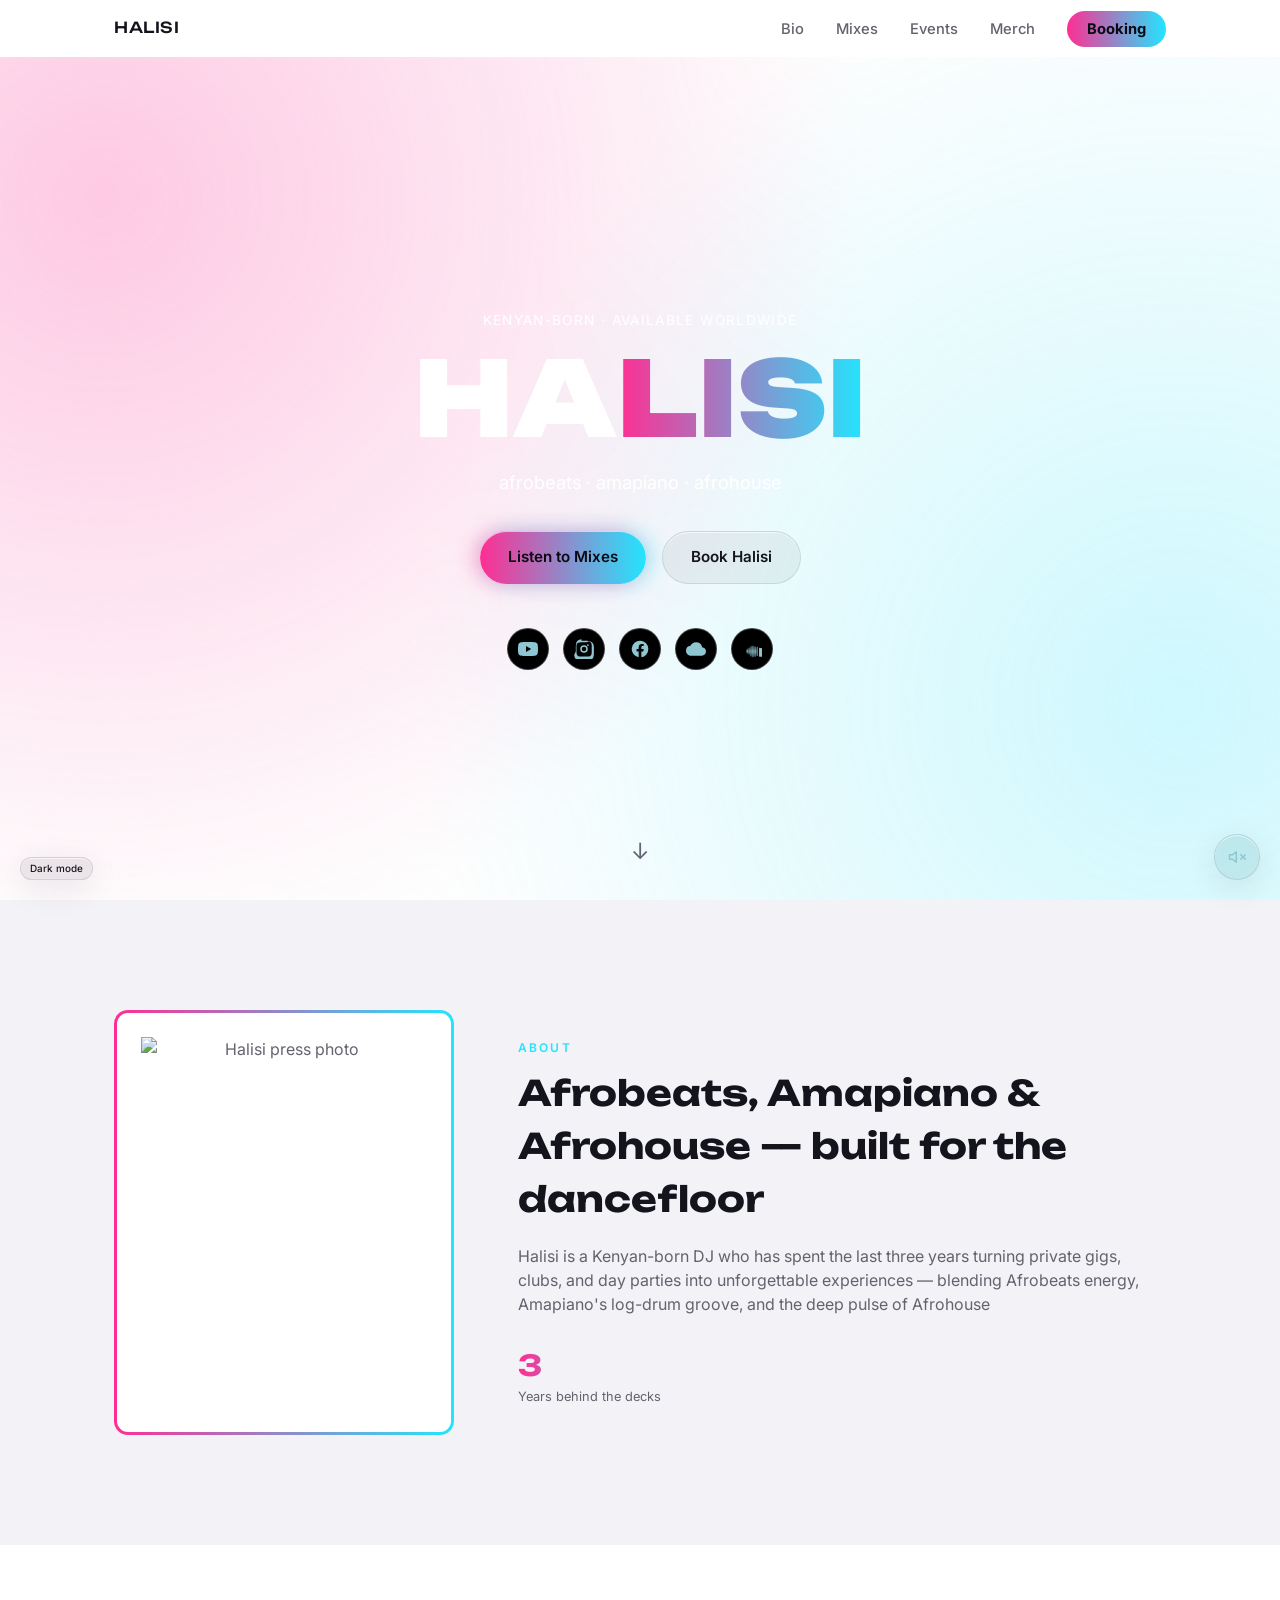
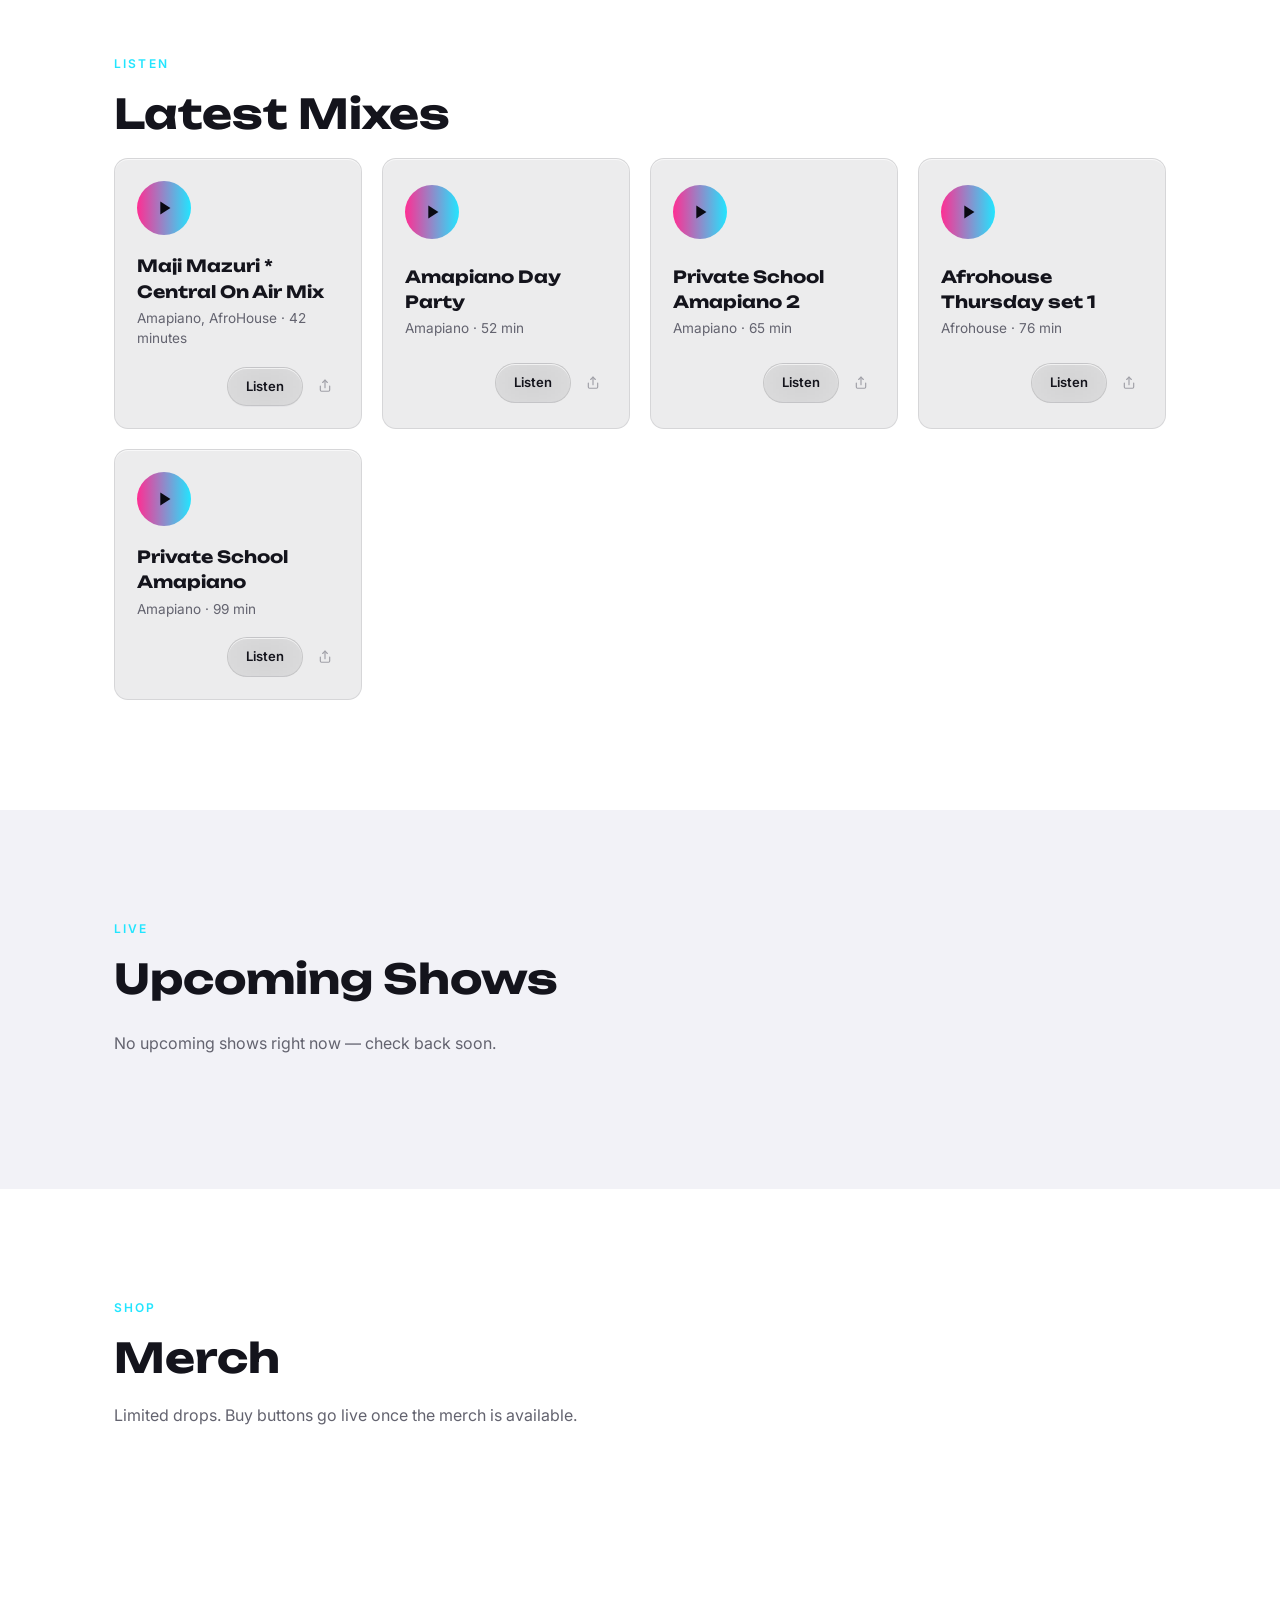
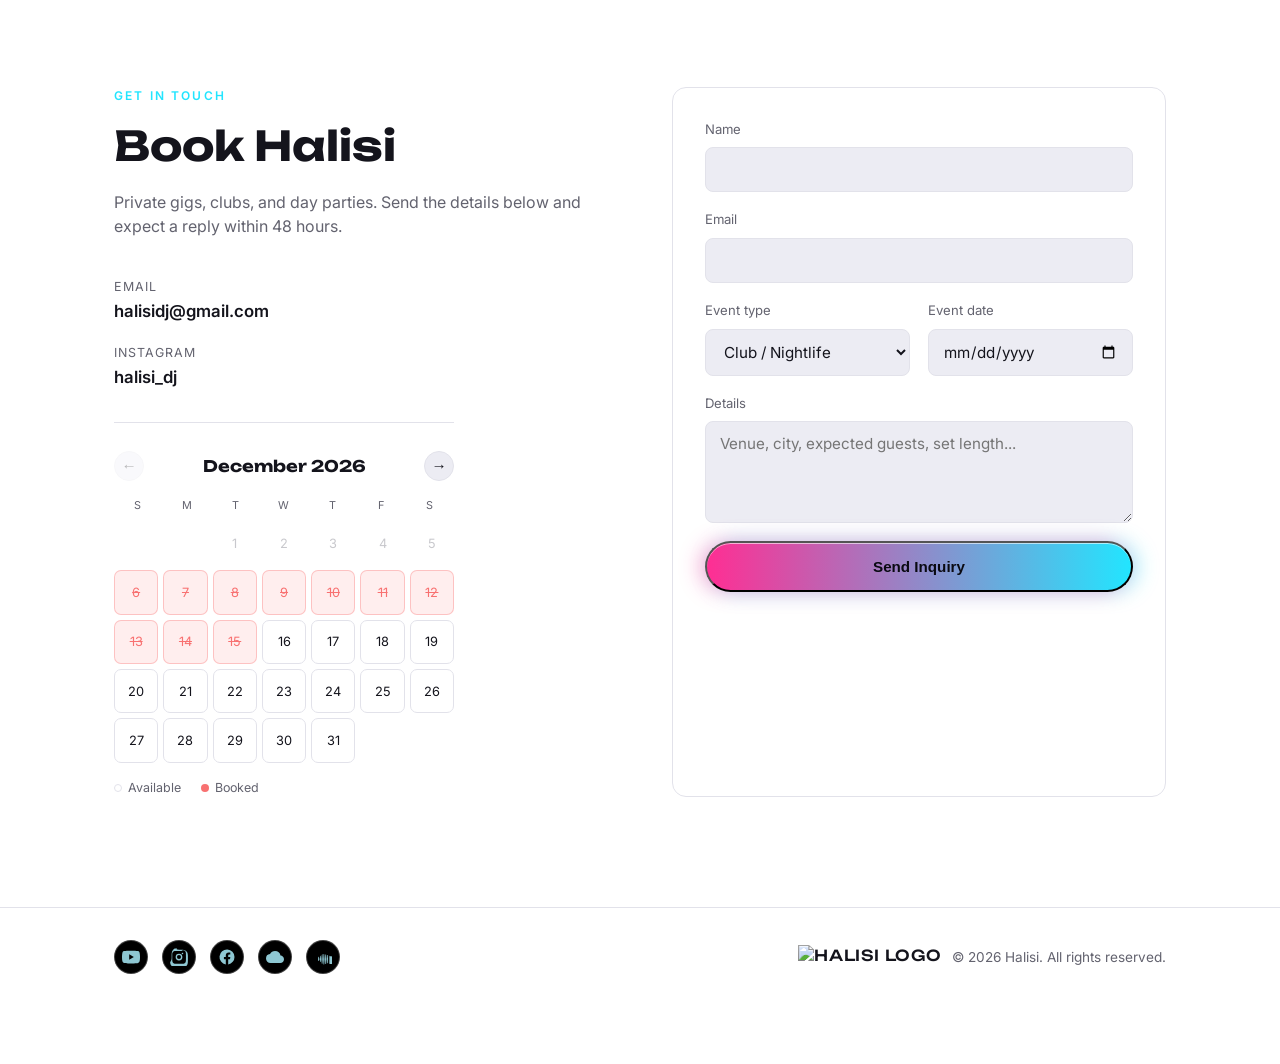
==== commit 2ee94bd1: "Let sections be hidden from the site via content.json sections Co-Authored-By: Claude Sonnet 5.5 <no" ====
--- a/index.html
+++ b/index.html
@@ -286,7 +286,7 @@
   <svg class="icon-sound-off" viewBox="0 0 24 24" fill="none" stroke="currentColor" stroke-width="2" stroke-linecap="round" stroke-linejoin="round"><polygon points="11 5 6 9 2 9 2 15 6 15 11 19 11 5"></polygon><line x1="23" y1="9" x2="17" y2="15"></line><line x1="17" y1="9" x2="23" y2="15"></line></svg>
 </button>
 
-<script src="script.js?v=12"></script>
+<script src="script.js?v=13"></script>
 
 <!-- MailerLite Universal -->
 <script>
